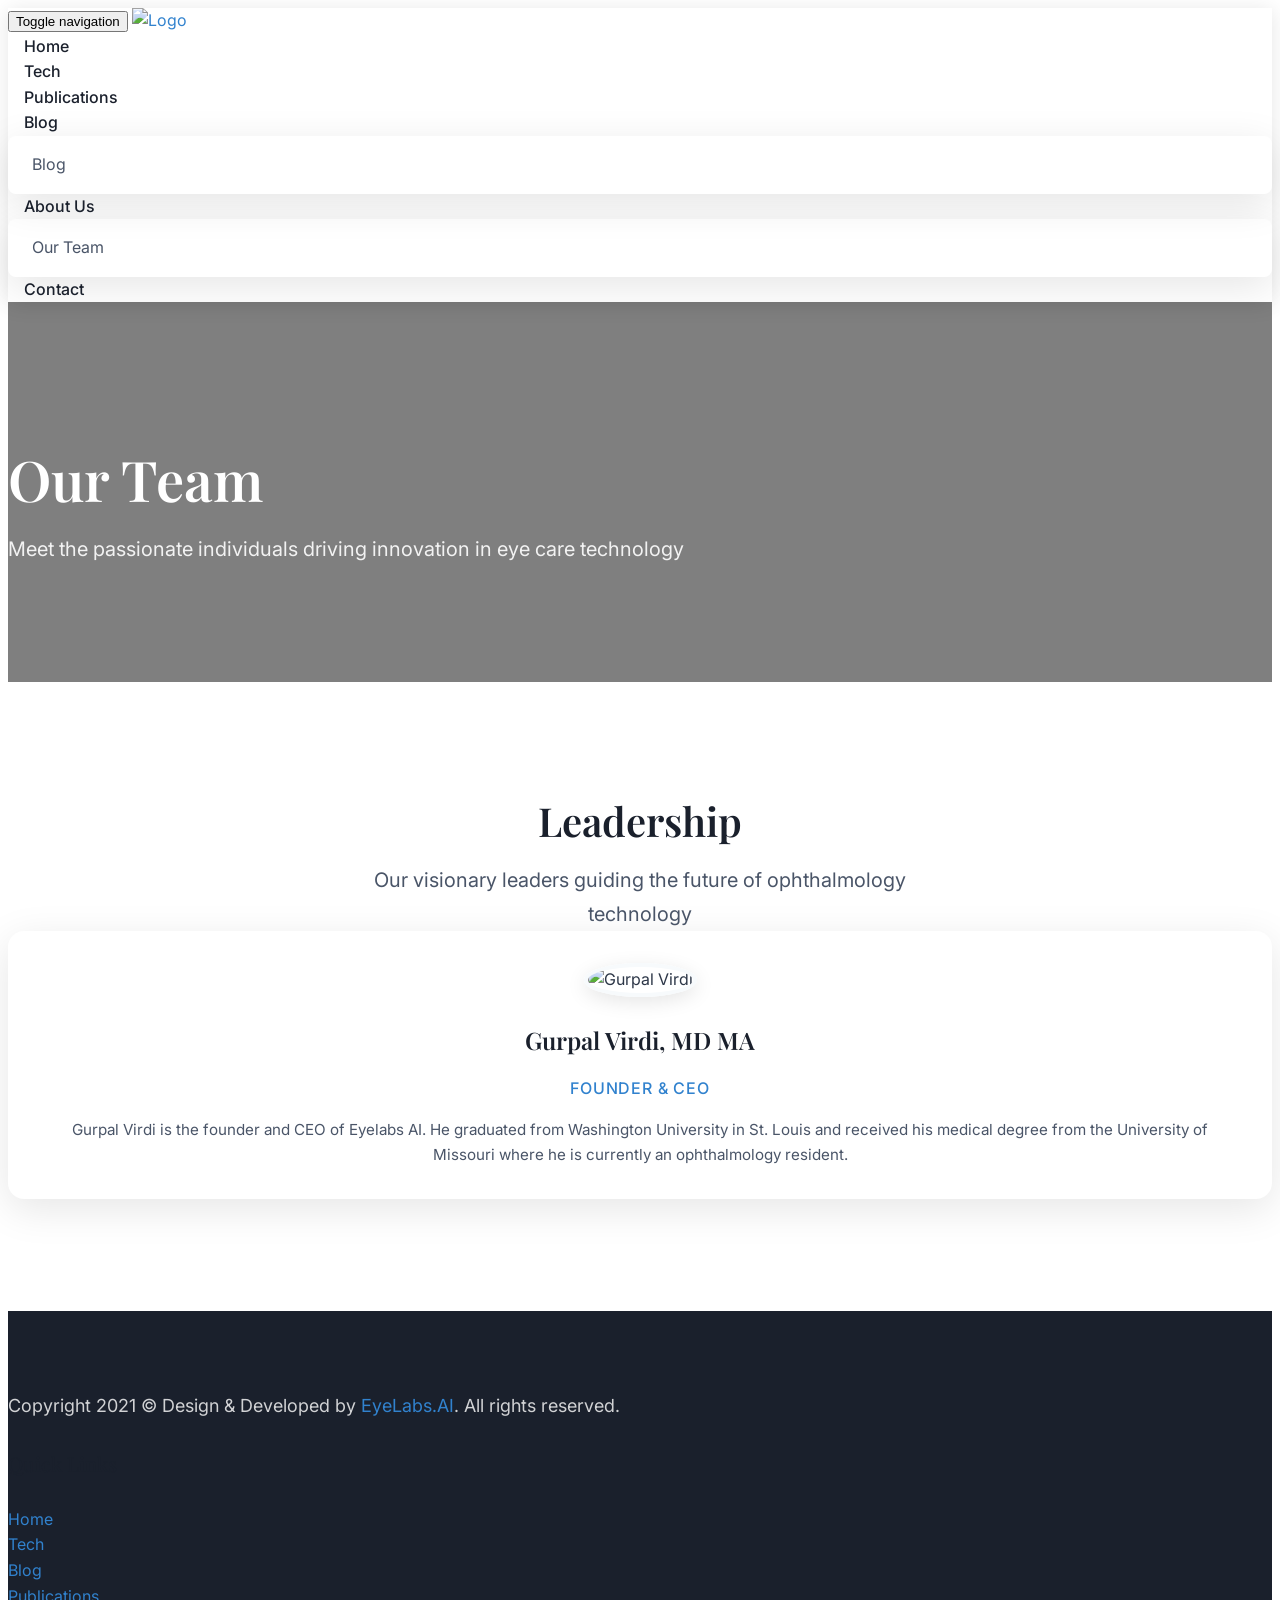
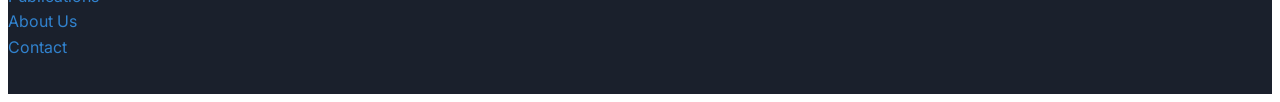
==== about.html @ ab3704bf "Remove Aaron Webel, Euna Koo, Mohannad Al-Samarraie, and Diana Lee from advisory board" ====
<!DOCTYPE html>
<!--[if lt IE 7]>      <html class="no-js lt-ie9 lt-ie8 lt-ie7"> <![endif]-->
<!--[if IE 7]>         <html class="no-js lt-ie9 lt-ie8"> <![endif]-->
<!--[if IE 8]>         <html class="no-js lt-ie9"> <![endif]-->
<!--[if gt IE 8]><!--> 
<html class="no-js"> <!--<![endif]-->
<head>
  <meta http-equiv="Content-Type" content="text/html; charset=UTF-8">
  <meta name="description" content="EyeLabs AI - Revolutionizing Eye Care Through Technology">
  
  <meta name="author" content="EyeLabs AI">

  <title>Our Team | EyeLabs AI</title>

  <!-- Mobile Specific Meta-->
  <meta name="viewport" content="width=device-width, initial-scale=1">
  <!-- Favicon -->
  <link rel="shortcut icon" type="image/x-icon" href="img/favicon.png" />
  <!-- bootstrap.min css -->
  <link rel="stylesheet" href="plugins/bootstrap/bootstrap.min.css">
  <!-- Ionic Icon Css -->
  <link rel="stylesheet" href="plugins/Ionicons/css/ionicons.min.css">
  <!-- animate.css -->
  <link rel="stylesheet" href="plugins/animate-css/animate.css">
  <!-- Magnify Popup -->
  <link rel="stylesheet" href="plugins/magnific-popup/magnific-popup.css">
  <!-- Owl Carousel CSS -->
  <link rel="stylesheet" href="plugins/slick/slick.css">
  
  <!-- Main Stylesheet -->
  <link rel="stylesheet" href="css/style.css">

</head>

<body id="body">

<!-- Header Start -->
<header class="navigation">
	<div class="container">
		<div class="row">
			<div class="col-md-12">
				<!-- header Nav Start -->
				<nav class="navbar">
					<div class="container-fluid">
						<!-- Brand and toggle get grouped for better mobile display -->
						<div class="navbar-header">
							<button type="button" class="navbar-toggle collapsed" data-toggle="collapse" data-target="#bs-example-navbar-collapse-1">
							<span class="sr-only">Toggle navigation</span>
							<span class="icon-bar"></span>
							<span class="icon-bar"></span>
							<span class="icon-bar"></span>
							</button>
							<a class="navbar-brand" href="index.html">
								<img src="images/eyelabs logo 5.28.svg" alt="Logo">
							</a>
						</div>
							<!-- Collect the nav links, forms, and other content for toggling -->
							<div class="collapse navbar-collapse" id="bs-example-navbar-collapse-1">
								<ul class="nav navbar-nav navbar-right">
									<li><a href="index.html">Home</a></li>
									
									<li><a href="projects.html">Tech</a></li>
									<li><a href="publications.html">Publications</a></li>
									<li class="dropdown">
										<a href="#" class="dropdown-toggle" data-toggle="dropdown" role="button" aria-haspopup="true" aria-expanded="false">Blog <span class="ion-ios-arrow-down"></span></a>
										<ul class="dropdown-menu">
											<li><a href="Blog.html">Blog</a></li>

										</ul>
									</li>
									<li class="dropdown">
										<a href="#" class="dropdown-toggle" data-toggle="dropdown" role="button" aria-haspopup="true" aria-expanded="false">About Us <span class="ion-ios-arrow-down"></span></a>
										<ul class="dropdown-menu">
											<li><a href="about.html">Our Team</a></li>
										</ul>
									</li>
									<li><a href="contact.html">Contact</a></li>
								</ul>
								</div><!-- /.navbar-collapse -->
								</div><!-- /.container-fluid -->
							</nav>
						</div>
					</div>
				</div>
				</header><!-- header close -->

<section class="page-title bg-2">
  <div class="container">
    <div class="row">
      <div class="col-md-12">
        <div class="block">
          <h1>Our Team</h1>
          <p>Meet the passionate individuals driving innovation in eye care technology</p>
        </div>
      </div>
    </div>
  </div>
</section>

<section class="about section">
	<div class="container">
		<div class="row">
			<div class="col-md-12">
				<div class="section-title text-center">
					<h2>Leadership</h2>
					<p>Our visionary leaders guiding the future of ophthalmology technology</p>
				</div>
			</div>
		</div>
		
		<div class="row">
			<div class="col-md-4 col-sm-6">
				<div class="team-member text-center">
					<div class="member-photo">
						<img class="img-responsive" src="images/company/GV.jpg" alt="Gurpal Virdi">
					</div>
					<div class="member-info">
						<h3>Gurpal Virdi, MD MA</h3>
						<p class="member-title">Founder & CEO</p>
						<p class="member-bio">Gurpal Virdi is the founder and CEO of Eyelabs AI. He graduated from Washington University in St. Louis and received his medical degree from the University of Missouri where he is currently an ophthalmology resident.</p>
					</div>
				</div>
			</div>
		</div>

		<!-- Scientific Advisory Board Section - COMMENTED OUT -->
		<!--
		<div class="row">
			<div class="col-md-12">
				<div class="section-title text-center">
					<h2>Scientific Advisory Board</h2>
					<p>Expert guidance from leading ophthalmologists and researchers</p>
				</div>
			</div>
		</div>
		
		<div class="row">
			<div class="col-md-4 col-sm-6">
				<div class="team-member text-center">
					<div class="member-photo">
						<img class="img-responsive" src="images/company/DH.jpeg" alt="David Hunter">
					</div>
					<div class="member-info">
						<h3>David Hunter, MD, PhD</h3>
						<p class="member-title">Scientific Advisor</p>
						<p class="member-bio">Dr. David Hunter is the Ophthalmologist-in-Chief and Richard M. Robb Chair of Ophthalmology at Boston Children's Hospital, President of the Children's Hospital Ophthalmology Foundation, Professor and Vice Chair of Ophthalmology at Harvard Medical School, and Chairman of the Board of Rebion, Inc.</p>
					</div>
				</div>
			</div>
			
			<div class="col-md-4 col-sm-6">
				<div class="team-member text-center">
					<div class="member-photo">
						<img class="img-responsive" src="images/company/TL.jpeg" alt="Ted Leng">
					</div>
					<div class="member-info">
						<h3>Ted Leng, MD</h3>
						<p class="member-title">Scientific Advisor</p>
						<p class="member-bio">Dr. Ted Leng is a vitreoretinal specialist at The Byers Eye Institute at Stanford University. He is considered to be one of the top 150 worldwide leading innovators in the field of medical and surgical retina and serves the Department of Ophthalmology as both the Director of Clinical and Translational Research and the Director of Ophthalmic Diagnostics.</p>
					</div>
				</div>
			</div>
			
			<div class="col-md-4 col-sm-6">
				<div class="team-member text-center">
					<div class="member-photo">
						<img class="img-responsive" src="images/company/GA.jpeg" alt="Grayson Armstrong">
					</div>
					<div class="member-info">
						<h3>Grayson Armstrong, MD</h3>
						<p class="member-title">Scientific Advisor</p>
						<p class="member-bio">Dr. Grayson Armstrong is the Director of Ophthalmology Emergency Service at Massachusetts Eye and Ear. He has served as an advisor for various health technology startups. In his role as founder of Ocular Technologies, he has been working with collaborators in Boston and across the United States in the design of novel telemedicine and artificial intelligence technologies in the field of ophthalmology.</p>
					</div>
				</div>
			</div>
			
			<div class="col-md-4 col-sm-6">
				<div class="team-member text-center">
					<div class="member-photo">
						<img class="img-responsive" src="images/company/AH.jpeg" alt="Arjan Hura">
					</div>
					<div class="member-info">
						<h3>Arjan Hura, MD</h3>
						<p class="member-title">Scientific Advisor</p>
						<p class="member-bio">Dr. Arjan Hura is a fellowship-trained refractive, cataract, and anterior segment surgeon at the Maloney-Shamie Vision Institute in Los Angeles, CA. His interests include working with the latest cutting-edge technology to constantly try to improve patient outcomes and advance ophthalmology as a profession.</p>
					</div>
				</div>
			</div>
			
			<div class="col-md-4 col-sm-6">
				<div class="team-member text-center">
					<div class="member-photo">
						<img class="img-responsive" src="images/company/TN.jpeg" alt="Taj Nasser">
					</div>
					<div class="member-info">
						<h3>Taj Nasser, MD</h3>
						<p class="member-title">Scientific Advisor</p>
						<p class="member-bio">Dr. Taj Nasser is a fellowship-trained refractive surgeon at Parkhurst NuVision in San Antonio, TX. He specializes in LASIK, ocular disease treatment, glaucoma and keratoconus.</p>
					</div>
				</div>
			</div>
			
			<div class="col-md-4 col-sm-6">
				<div class="team-member text-center">
					<div class="member-photo">
						<img class="img-responsive" src="images/company/JA.jpeg" alt="Jella An">
					</div>
					<div class="member-info">
						<h3>Jella An, MD, MBA</h3>
						<p class="member-title">Scientific Advisor</p>
						<p class="member-bio">Dr. Jella An is a board-certified ophthalmologist and a fellowship-trained glaucoma specialist at The Johns Hopkins Wilmer Eye Institute. She primarily sees adult patients diagnosed with cataracts or glaucoma and is a leading micro-invasive glaucoma (MIGS) surgeon.</p>
					</div>
				</div>
			</div>
			
			<div class="col-md-4 col-sm-6">
				<div class="team-member text-center">
					<div class="member-photo">
						<img class="img-responsive" src="images/company/JL.jpeg" alt="James Landreneau">
					</div>
					<div class="member-info">
						<h3>James Landreneau, MD</h3>
						<p class="member-title">Scientific Advisor</p>
						<p class="member-bio">Dr. James Landreneau is a fellowship trained cornea specialist from the Storm Eye Institute. He is currently a professor of ophthalmology at the Mason Eye Institute at the University of Missouri.</p>
					</div>
				</div>
			</div>
			
			<div class="col-md-4 col-sm-6">
				<div class="team-member text-center">
					<div class="member-photo">
						<img class="img-responsive" src="images/company/MH.jpg" alt="Matthew Hirabayashi">
					</div>
					<div class="member-info">
						<h3>Matthew Hirabayashi, MD</h3>
						<p class="member-title">Scientific Advisor</p>
						<p class="member-bio">Dr. Matthew Hirabayashi is an ophthalmology resident at University of Missouri - Columbia.</p>
					</div>
				</div>
			</div>
			
			<div class="col-md-4 col-sm-6">
				<div class="team-member text-center">
					<div class="member-photo">
						<img class="img-responsive" src="images/company/DG.jpeg" alt="David Guyton">
					</div>
					<div class="member-info">
						<h3>David Guyton, MD</h3>
						<p class="member-title">Scientific Advisor</p>
						<p class="member-bio">Dr. David Guyton is the Zanvyl Krieger Professor of Pediatric Ophthalmology at The Johns Hopkins Wilmer Eye Institute. He is internationally known for his contributions, inventions and teaching in the fields of ophthalmic optics, clinical refraction, potential acuity testing and ocular motility.</p>
					</div>
				</div>
			</div>
		</div>
		-->

	</div>
</section>

<!-- footer Start -->
<footer class="footer">
	<div class="container">
		<div class="row">
			<div class="col-md-12">
				<div class="footer-manu">
				</div>
				<p class="copyright">Copyright 2021 &copy; Design & Developed by <a href="https://eyelabs.ai/">EyeLabs.AI</a>. All rights reserved.
          <br><h4>Quick Links</h4>
          <a href="https://eyelabs.ai/index.html">Home</a> 
          <br><a href="https://eyelabs.ai/projects.html">Tech</a> 
          <br> <a href="https://eyelabs.ai/Blog.html">Blog</a>
          <br> <a href="https://eyelabs.ai/publications.html">Publications</a>
          <br> <a href="https://eyelabs.ai/about.html">About Us</a>
          <br> <a href="https://eyelabs.ai/contact.html">Contact</a>

				</p>
			</div>
		</div>
	</div>
</footer>

    <!-- 
    Essential Scripts
    =====================================-->


    <!-- Main jQuery -->
    <script src="plugins/jQuery/jquery.min.js"></script>
    <!-- Bootstrap 3.1 -->
    <script src="plugins/bootstrap/bootstrap.min.js"></script>
    <!-- slick Carousel -->
    <script src="plugins/slick/slick.min.js"></script>
    <script src="plugins/magnific-popup/jquery.magnific-popup.min.js"></script>
    <!-- filter -->
    <script src="plugins/shuffle/shuffle.min.js"></script>
    <script src="plugins/SyoTimer/jquery.syotimer.min.js"></script>

    <!-- Form Validator -->
    <script src="http://cdnjs.cloudflare.com/ajax/libs/jquery.form/3.32/jquery.form.js"></script>
    <script src="http://cdnjs.cloudflare.com/ajax/libs/jquery-validate/1.11.1/jquery.validate.min.js"></script>

    <!-- Google Map -->
    <script src="https://maps.googleapis.com/maps/api/js?key=AIzaSyCcABaamniA6OL5YvYSpB3pFMNrXwXnLwU&libraries=places"></script>
    <script src="plugins/google-map/map.js"></script>

    <script src="js/script.js"></script>

    </body>

    </html>
---- css/style.css ----
/*=== MEDIA QUERY ===*/
@import url('https://fonts.googleapis.com/css2?family=Inter:wght@300;400;500;600;700&display=swap');
@import url('https://fonts.googleapis.com/css2?family=Playfair+Display:wght@400;500;600;700&display=swap');

body {
  line-height: 1.6;
  font-family: "Inter", sans-serif;
  -webkit-font-smoothing: antialiased;
  color: #2d3748;
  background-color: #ffffff;
}

h1, h2, h3, h4, h5, h6 {
  font-family: "Playfair Display", serif;
  font-weight: 500;
  color: #1a202c;
}

h1 {
  font-size: 3.5rem;
  font-weight: 600;
  line-height: 1.2;
}

h2 {
  font-size: 2.5rem;
  font-weight: 500;
  line-height: 1.3;
}

h3 {
  font-size: 1.75rem;
  font-weight: 500;
}

h4 {
  font-size: 1.25rem;
  font-weight: 500;
}

p {
  color: #4a5568;
  font-size: 1.125rem;
  font-family: "Inter", sans-serif;
  line-height: 1.7;
}

ol, ul {
  margin: 0;
  padding: 0;
  list-style: none;
}

iframe {
  border: 0;
}

a, a:focus, a:hover {
  text-decoration: none;
  outline: 0;
  color: #3182ce;
  transition: all 0.3s ease;
}

a:hover {
  color: #2c5282;
}

blockquote {
  font-size: 1.25rem;
  border-left: 4px solid #3182ce;
  padding: 1rem 2rem;
  text-align: left;
  color: #4a5568;
  font-style: italic;
  margin: 2rem 0;
}

.navbar-toggle .icon-bar {
  background: #3182ce;
}

input[type="email"], input[type="password"], input[type="text"], input[type="tel"] {
  box-shadow: none;
  height: 3rem;
  outline: none;
  font-size: 1rem;
  border: 2px solid #e2e8f0;
  border-radius: 0.5rem;
  padding: 0.75rem 1rem;
  transition: all 0.3s ease;
}

input[type="email"]:focus, input[type="password"]:focus, input[type="text"]:focus, input[type="tel"]:focus {
  box-shadow: 0 0 0 3px rgba(49, 130, 206, 0.1);
  border-color: #3182ce;
}

.form-control {
  box-shadow: none;
  border-radius: 0.5rem;
  border: 2px solid #e2e8f0;
  padding: 0.75rem 1rem;
  font-size: 1rem;
  transition: all 0.3s ease;
}

.form-control:focus {
  box-shadow: 0 0 0 3px rgba(49, 130, 206, 0.1);
  border-color: #3182ce;
}

.slick-slide {
  outline: 0;
}

.btn-main, .btn-transparent, .btn-small {
  background: #3182ce;
  color: #fff;
  display: inline-block;
  font-size: 1rem;
  font-weight: 500;
  letter-spacing: 0.025em;
  padding: 0.875rem 2rem;
  border-radius: 0.5rem;
  border: 2px solid #3182ce;
  transition: all 0.3s ease;
  text-transform: none;
}

.btn-main:hover, .btn-transparent:hover, .btn-small:hover {
  background: #2c5282;
  border-color: #2c5282;
  color: #fff;
  transform: translateY(-2px);
  box-shadow: 0 10px 25px rgba(49, 130, 206, 0.2);
}

.btn-solid-border {
  background: transparent;
  color: #3182ce;
  border: 2px solid #3182ce;
}

.btn-solid-border:hover {
  background: #3182ce;
  color: #fff;
}

.btn-transparent {
  background: transparent;
  color: #3182ce;
  border: 2px solid #3182ce;
}

.btn-transparent:hover {
  background: #3182ce;
  color: #fff;
}

.btn-large {
  padding: 1rem 2.5rem;
  font-size: 1.125rem;
}

.btn-small {
  padding: 0.625rem 1.5rem;
  font-size: 0.875rem;
}

.btn-round {
  border-radius: 2rem;
}

.btn-round-full {
  border-radius: 3rem;
}

.btn.active:focus, .btn:active:focus, .btn:focus {
  outline: none;
}

.mt-10 {
  margin-top: 0.625rem;
}

.mt-20 {
  margin-top: 1.25rem;
}

.mt-30 {
  margin-top: 1.875rem;
}

.mt-40 {
  margin-top: 2.5rem;
}

.mt-50 {
  margin-top: 3.125rem;
}

.btn:focus {
  outline: none;
}

.w-100 {
  width: 100%;
}

.margin-0 {
  margin: 0;
}

#preloader {
  position: fixed;
  top: 0;
  left: 0;
  right: 0;
  bottom: 0;
  background-color: #fff;
  z-index: 999999;
}

.bg-shadow {
  background: rgba(0, 0, 0, 0.5);
}

.bg-gray {
  background: #f7fafc;
}

.bg-primary {
  background: #3182ce;
}

.bg-primary-dark {
  background: #2c5282;
}

.bg-primary-darker {
  background: #1a365d;
}

.bg-dark {
  background: #1a202c;
}

.section {
  padding: 5rem 0;
}

.section-sm {
  padding: 3rem 0;
}

.title {
  margin-bottom: 3rem;
}

.title h2 {
  font-size: 2.5rem;
  font-weight: 600;
  margin-bottom: 1rem;
  color: #1a202c;
}

.section-title {
  margin-bottom: 4rem;
}

.section-title h2 {
  font-size: 2.5rem;
  font-weight: 600;
  margin-bottom: 1rem;
  color: #1a202c;
}

.section-title p {
  font-size: 1.25rem;
  color: #4a5568;
  max-width: 600px;
  margin: 0 auto;
}

.section-subtitle {
  font-size: 1.125rem;
  font-weight: 500;
  color: #3182ce;
  text-transform: uppercase;
  letter-spacing: 0.1em;
  margin-bottom: 1rem;
}

.page-title {
  padding: 6rem 0;
  background: linear-gradient(135deg, #667eea 0%, #764ba2 100%);
  position: relative;
}

.page-title:before {
  content: "";
  position: absolute;
  top: 0;
  left: 0;
  right: 0;
  bottom: 0;
  background: rgba(0, 0, 0, 0.3);
}

.page-title .block {
  position: relative;
  z-index: 1;
}

.page-title .block h1 {
  color: #fff;
  font-size: 3.5rem;
  font-weight: 600;
  margin-bottom: 1rem;
}

.page-title .block p {
  color: rgba(255, 255, 255, 0.9);
  font-size: 1.25rem;
}

.heading {
  margin-bottom: 3rem;
}

.heading h2 {
  font-size: 2.5rem;
  font-weight: 600;
  margin-bottom: 1rem;
  color: #1a202c;
}

.heading p {
  font-size: 1.25rem;
  color: #4a5568;
}

.page-wrapper {
  padding: 2rem 0;
}

.social-media-icons ul li {
  display: inline-block;
}

.social-media-icons ul li a {
  width: 3rem;
  height: 3rem;
  display: inline-block;
  line-height: 3rem;
  text-align: center;
  background: #3182ce;
  color: #fff;
  border-radius: 50%;
  margin: 0 0.5rem;
  transition: all 0.3s ease;
}

.social-media-icons ul li a:hover {
  background: #2c5282;
  transform: translateY(-3px);
}

.dropdown-slide {
  position: static;
}

.dropdown-slide .open > a, .dropdown-slide .open > a:focus, .dropdown-slide .open > a:hover {
  background: transparent;
}

.dropdown-slide.full-width .dropdown-menu {
  left: 0 !important;
  right: 0 !important;
  width: 100%;
}

.dropdown-slide:hover .dropdown-menu {
  border-top: solid 3px #3182ce;
  margin-top: 0;
}

.dropdown-slide .dropdown-menu {
  border: none;
  border-radius: 0.5rem;
  box-shadow: 0 10px 40px rgba(0, 0, 0, 0.1);
  margin-top: 0;
  padding: 1rem 0;
  min-width: 200px;
}

.dropdown-slide .dropdown-menu a {
  padding: 0.75rem 1.5rem;
  color: #4a5568;
  transition: all 0.3s ease;
}

.dropdown-slide .dropdown-menu a:hover {
  background: #f7fafc;
  color: #3182ce;
}

@media (max-width: 480px) {
  .dropdown-slide .dropdown-menu {
    left: 0 !important;
    right: 0 !important;
    width: 100%;
  }
}

.commonSelect {
  position: relative;
  display: inline-block;
}

.commonSelect:before {
  content: "\f107";
  font-family: "FontAwesome";
  position: absolute;
  right: 1rem;
  top: 50%;
  transform: translateY(-50%);
  z-index: 1;
  pointer-events: none;
}

.commonSelect select {
  appearance: none;
  -webkit-appearance: none;
  -moz-appearance: none;
  padding: 0.75rem 2.5rem 0.75rem 1rem;
  border: 2px solid #e2e8f0;
  border-radius: 0.5rem;
  background: #fff;
  font-size: 1rem;
  color: #4a5568;
}

.commonSelect select:focus {
  outline: none;
  border-color: #3182ce;
}

.tabCommon .nav-tabs {
  border: none;
  margin-bottom: 2rem;
}

.tabCommon .nav-tabs li {
  margin-right: 0.5rem;
}

.tabCommon .nav-tabs li.active a {
  background: #3182ce;
  color: #fff;
  border: none;
  border-radius: 0.5rem;
}

.tabCommon .nav-tabs a {
  border: 2px solid #e2e8f0;
  border-radius: 0.5rem;
  color: #4a5568;
  padding: 0.75rem 1.5rem;
  transition: all 0.3s ease;
}

.tabCommon .nav-tabs a:hover {
  background: #f7fafc;
  border-color: #3182ce;
  color: #3182ce;
}

.tabCommon .tab-content {
  padding: 2rem 0;
}

.commonAccordion .panel, .commonAccordion-2 .panel {
  border: none;
  border-radius: 0.5rem;
  margin-bottom: 1rem;
  box-shadow: 0 2px 10px rgba(0, 0, 0, 0.1);
}

.commonAccordion .panel .panel-heading, .commonAccordion-2 .panel .panel-heading {
  background: #f7fafc;
  border: none;
  border-radius: 0.5rem;
}

.commonAccordion .panel .panel-title, .commonAccordion-2 .panel .panel-title {
  font-size: 1.125rem;
}

.commonAccordion .panel .panel-title a, .commonAccordion-2 .panel .panel-title a {
  color: #1a202c;
  text-decoration: none;
  display: block;
  padding: 1rem 1.5rem;
  transition: all 0.3s ease;
}

.commonAccordion .panel .panel-title a:before, .commonAccordion-2 .panel .panel-title a:before {
  content: "\f107";
  font-family: "FontAwesome";
  position: absolute;
  right: 1.5rem;
  top: 50%;
  transform: translateY(-50%);
  transition: all 0.3s ease;
}

.commonAccordion .panel .panel-title a.collapsed:before, .commonAccordion-2 .panel .panel-title a.collapsed:before {
  transform: translateY(-50%) rotate(0deg);
}

.list-circle {
  list-style: none;
}

.list-circle li {
  position: relative;
  padding-left: 2rem;
  margin-bottom: 1rem;
}

.list-circle li:before {
  content: "";
  position: absolute;
  left: 0;
  top: 0.5rem;
  width: 0.5rem;
  height: 0.5rem;
  background: #3182ce;
  border-radius: 50%;
}

.play-icon {
  width: 4rem;
  height: 4rem;
  background: #3182ce;
  color: #fff;
  display: inline-block;
  text-align: center;
  line-height: 4rem;
  border-radius: 50%;
  transition: all 0.3s ease;
}

.play-icon:hover {
  background: #2c5282;
  transform: scale(1.1);
}

.play-icon i {
  font-size: 1.5rem;
}

.alert-common {
  padding: 1rem 1.5rem;
  border-radius: 0.5rem;
  border: none;
  margin-bottom: 1rem;
}

.alert-common i {
  margin-right: 0.5rem;
  font-size: 1.125rem;
}

.alert-solid {
  background: #3182ce;
  color: #fff;
}

@media (max-width: 480px) {
  .buttonPart li {
    display: block;
    margin-bottom: 0.5rem;
  }
}

@media (max-width: 768px) {
  .buttonPart li {
    display: block;
    margin-bottom: 0.5rem;
  }
}

.overly, .page-title, .slider {
  position: relative;
}

.overly:before, .page-title:before, .slider:before {
  content: "";
  position: absolute;
  left: 0;
  top: 0;
  right: 0;
  bottom: 0;
  background: rgba(0, 0, 0, 0.5);
}

.owl-dots .owl-dot.active span, .owl-theme .owl-dots .owl-dot:hover span {
  background: #3182ce;
}

#success, #error {
  display: none;
}

#wrapper-work {
  position: relative;
  overflow: hidden;
}

#wrapper-work ul li {
  position: relative;
  overflow: hidden;
  border-radius: 0.5rem;
  margin-bottom: 2rem;
}

#wrapper-work ul li img {
  transition: all 0.3s ease;
}

#wrapper-work ul li .items-text {
  position: absolute;
  left: 0;
  right: 0;
  bottom: 0;
  background: linear-gradient(transparent, rgba(0, 0, 0, 0.8));
  color: #fff;
  padding: 2rem;
  transform: translateY(100%);
  transition: all 0.3s ease;
}

#wrapper-work ul li:hover .items-text {
  transform: translateY(0);
}

#wrapper-work ul li .items-text h2 {
  font-size: 1.5rem;
  margin-bottom: 0.5rem;
  color: #fff;
}

#wrapper-work ul li .items-text h2:before {
  content: "";
  position: absolute;
  left: 0;
  bottom: 0;
  width: 3rem;
  height: 3px;
  background: #3182ce;
}

#wrapper-work ul li .items-text p {
  color: rgba(255, 255, 255, 0.9);
  margin-bottom: 0;
}

#features-work {
  position: relative;
  overflow: hidden;
}

#features-work .block ul li {
  position: relative;
  padding-left: 3rem;
  margin-bottom: 2rem;
  font-size: 1.125rem;
  color: #4a5568;
}

#features-work .block ul li:before {
  content: "\f00c";
  font-family: "FontAwesome";
  position: absolute;
  left: 0;
  top: 0;
  color: #3182ce;
  font-size: 1.25rem;
}

header {
  background: #fff;
  border: none;
  box-shadow: 0 2px 20px rgba(0, 0, 0, 0.1);
}

header .navbar {
  margin-bottom: 0;
  border: none;
}

header .navbar-brand {
  padding: 1rem 0;
}

header .navbar-brand img {
  max-height: 3rem;
}

header .navbar-default {
  background: #fff;
  border: none;
  border-radius: 0;
}

header .navbar-default .navbar-nav {
  margin: 0;
}

header .navbar-default .navbar-nav li a {
  color: #1a202c;
  font-weight: 500;
  padding: 2rem 1rem;
  transition: all 0.3s ease;
}

header .navbar-default .navbar-nav li a:hover {
  color: #3182ce;
  background: transparent;
}

.navigation {
  background: #fff;
  border: none;
  box-shadow: 0 2px 20px rgba(0, 0, 0, 0.1);
  padding: 0;
}

.navigation .navbar {
  margin-bottom: 0;
  border: none;
  padding: 0;
}

.navigation .navbar-brand {
  padding: 1rem 0;
}

.navigation .navbar-brand img {
  max-height: 3rem;
}

.navigation .navbar {
  background: #fff;
  border: none;
  border-radius: 0;
}

.navigation .navbar .navbar-nav {
  margin: 0;
}

.navigation .navbar .navbar-nav > li > a {
  color: #1a202c;
  font-weight: 500;
  padding: 2rem 1rem;
  transition: all 0.3s ease;
  position: relative;
}

.navigation .navbar .navbar-nav > li > a:hover, .navigation .navbar .navbar-nav > li > a:focus {
  color: #3182ce;
  background: transparent;
}

.navigation .navbar .navbar-nav > li > a:after {
  content: "";
  position: absolute;
  bottom: 0;
  left: 50%;
  width: 0;
  height: 3px;
  background: #3182ce;
  transition: all 0.3s ease;
  transform: translateX(-50%);
}

.navigation .navbar .navbar-nav > li > a:hover:after {
  width: 100%;
}

.navigation .navbar .dropdown-menu {
  border: none;
  border-radius: 0.5rem;
  box-shadow: 0 10px 40px rgba(0, 0, 0, 0.1);
  margin-top: 0;
  padding: 1rem 0;
  min-width: 200px;
}

.navigation .navbar .dropdown-menu a {
  padding: 0.75rem 1.5rem;
  color: #4a5568;
  transition: all 0.3s ease;
}

.navigation .navbar .dropdown-menu a:hover {
  background: #f7fafc;
  color: #3182ce;
}

.nav .open > a {
  background: transparent;
}

.slider {
  background: linear-gradient(135deg, #667eea 0%, #764ba2 100%);
  padding: 8rem 0;
  position: relative;
}

.slider:before {
  content: "";
  position: absolute;
  left: 0;
  top: 0;
  right: 0;
  bottom: 0;
  background: rgba(0, 0, 0, 0.3);
}

.slider .block {
  text-align: center;
  position: relative;
  z-index: 1;
}

.slider .block h1 {
  color: #fff;
  font-size: 4rem;
  font-weight: 600;
  margin-bottom: 1.5rem;
  line-height: 1.2;
}

.slider .block h2 {
  color: rgba(255, 255, 255, 0.9);
  font-size: 1.5rem;
  font-weight: 400;
  margin-bottom: 2rem;
  line-height: 1.6;
}

.call-to-action {
  background: #f7fafc;
  padding: 4rem 0;
}

.call-to-action h2 {
  font-size: 2.5rem;
  margin-bottom: 1rem;
}

.call-to-action p {
  font-size: 1.25rem;
  margin-bottom: 2rem;
}

.call-to-action .btn-main, .call-to-action .btn-transparent, .call-to-action .btn-small {
  font-size: 1.125rem;
  padding: 1rem 2.5rem;
}

.service {
  padding: 5rem 0;
  background: #fff;
}

.service .service-item {
  text-align: center;
  padding: 3rem 2rem;
  border-radius: 1rem;
  background: #fff;
  box-shadow: 0 10px 40px rgba(0, 0, 0, 0.1);
  transition: all 0.3s ease;
  margin-bottom: 2rem;
}

.service .service-item:hover {
  transform: translateY(-10px);
  box-shadow: 0 20px 60px rgba(0, 0, 0, 0.15);
}

.service .service-item i {
  font-size: 3rem;
  color: #3182ce;
  margin-bottom: 1.5rem;
}

.service .service-item h4 {
  font-size: 1.5rem;
  font-weight: 600;
  margin-bottom: 1rem;
  color: #1a202c;
}

.service .service-item p {
  color: #4a5568;
  margin-bottom: 0;
}

.dark-service .title {
  color: #fff;
}

.dark-service .service-item {
  background: rgba(255, 255, 255, 0.1);
  border: 1px solid rgba(255, 255, 255, 0.2);
}

.dark-service .service-item i {
  color: #fff;
}

.dark-service .service-item h4 {
  color: #fff;
  font-size: 1.5rem;
  font-weight: 600;
  margin-bottom: 1rem;
}

.dark-service .service-item p {
  color: rgba(255, 255, 255, 0.8);
}

.service-about p {
  font-size: 1.125rem;
  line-height: 1.8;
}

.service-arrow .block {
  text-align: center;
}

.service-arrow .block i {
  font-size: 3rem;
  color: #3182ce;
}

.service-arrow .block p {
  font-size: 1.125rem;
  margin-top: 1rem;
}

.service-list .block {
  position: relative;
  padding-left: 3rem;
  margin-bottom: 2rem;
}

.service-list .block i {
  position: absolute;
  left: 0;
  top: 0;
  font-size: 1.5rem;
  color: #3182ce;
}

.feature {
  background: linear-gradient(135deg, #667eea 0%, #764ba2 100%);
  padding: 6rem 0;
  position: relative;
}

.feature:before {
  content: "";
  position: absolute;
  left: 0;
  top: 0;
  right: 0;
  bottom: 0;
  background: rgba(0, 0, 0, 0.3);
}

.feature h2 {
  color: #fff;
  font-size: 2.5rem;
  margin-bottom: 1rem;
}

.feature p {
  color: rgba(255, 255, 255, 0.9);
  font-size: 1.25rem;
  margin-bottom: 2rem;
}

.feature .btn-view-works {
  background: #fff;
  color: #3182ce;
  border: 2px solid #fff;
  font-size: 1.125rem;
  padding: 1rem 2.5rem;
}

.feature .btn-view-works:hover {
  background: transparent;
  color: #fff;
}

.portfolio-work {
  padding: 5rem 0;
}

.portfolio-work .block .portfolio-menu {
  text-align: center;
  margin-bottom: 3rem;
}

.portfolio-work .block .portfolio-menu .btn-group {
  margin: 0 0.5rem;
}

.portfolio-work .block .portfolio-menu .btn-group label {
  background: transparent;
  color: #4a5568;
  border: 2px solid #e2e8f0;
  border-radius: 0.5rem;
  padding: 0.75rem 1.5rem;
  font-weight: 500;
  transition: all 0.3s ease;
  cursor: pointer;
}

.portfolio-work .block .portfolio-menu .btn-group label:hover,
.portfolio-work .block .portfolio-menu .btn-group input:checked + label {
  background: #3182ce;
  color: #fff;
  border-color: #3182ce;
}

.portfolio-item {
  position: relative;
  overflow: hidden;
  border-radius: 0.5rem;
  margin-bottom: 2rem;
}

.portfolio-item img {
  transition: all 0.3s ease;
}

.portfolio-item:hover .portfolio-hover {
  opacity: 1;
}

.portfolio-item:hover .portfolio-content {
  transform: translateY(0);
}

.portfolio-hover {
  position: absolute;
  left: 0;
  top: 0;
  right: 0;
  bottom: 0;
  background: rgba(49, 130, 206, 0.9);
  opacity: 0;
  transition: all 0.3s ease;
  display: flex;
  align-items: center;
  justify-content: center;
}

.portfolio-content {
  text-align: center;
  color: #fff;
  transform: translateY(20px);
  transition: all 0.3s ease;
}

.portfolio-content * {
  color: #fff;
}

.portfolio-content a {
  color: #fff;
  text-decoration: none;
}

.portfolio-content a i {
  font-size: 2rem;
}

.portfolio-content a.h3 {
  font-size: 1.5rem;
  margin-bottom: 0.5rem;
}

.portfolio-single-page .project-details h4 {
  font-size: 1.25rem;
  font-weight: 600;
  margin-bottom: 0.5rem;
  color: #1a202c;
}

.portfolio-single-page .project-details span {
  color: #4a5568;
  font-size: 1rem;
}

.portfolio-single-page .project-details strong {
  color: #3182ce;
  font-weight: 600;
}

.portfolio-single-page .project-details ul li {
  margin-bottom: 0.5rem;
  color: #4a5568;
}

.testimonial {
  background: #f7fafc;
  padding: 5rem 0;
}

.testimonial .block h2 {
  font-size: 2.5rem;
  font-weight: 600;
  margin-bottom: 1rem;
  text-align: center;
}

.testimonial .block p {
  font-size: 1.25rem;
  text-align: center;
  margin-bottom: 3rem;
}

.testimonial .counter-box li {
  text-align: center;
  margin-bottom: 2rem;
}

.testimonial .testimonial-carousel {
  margin-top: 3rem;
}

.testimonial .testimonial-carousel i {
  font-size: 3rem;
  color: #3182ce;
  margin-bottom: 1rem;
}

.testimonial .testimonial-carousel p {
  font-size: 1.125rem;
  font-style: italic;
  margin-bottom: 2rem;
}

.testimonial .testimonial-carousel .user img {
  width: 4rem;
  height: 4rem;
  border-radius: 50%;
  margin-bottom: 1rem;
}

.testimonial .testimonial-carousel .user p {
  font-size: 1rem;
  margin-bottom: 0.25rem;
}

.testimonial .testimonial-carousel .user p span {
  color: #3182ce;
  font-weight: 600;
}

.counter-box i {
  font-size: 3rem;
  color: #3182ce;
}

.counter-box h4 {
  font-size: 2.5rem;
  font-weight: 600;
  margin: 1rem 0;
}

.counter-box span {
  color: #4a5568;
  font-size: 1.125rem;
}

.contact-form {
  padding: 5rem 0;
}

.contact-form .block .form-group {
  margin-bottom: 2rem;
}

.contact-form .block .form-group .form-control {
  height: 3rem;
  border: 2px solid #e2e8f0;
  border-radius: 0.5rem;
  padding: 0.75rem 1rem;
  font-size: 1rem;
}

.contact-form .block .form-group-2 {
  margin-bottom: 2rem;
}

.contact-form .block .form-group-2 textarea {
  border: 2px solid #e2e8f0;
  border-radius: 0.5rem;
  padding: 1rem;
  font-size: 1rem;
  min-height: 8rem;
}

.contact-form .block button {
  background: #3182ce;
  color: #fff;
  border: none;
  padding: 1rem 2.5rem;
  border-radius: 0.5rem;
  font-size: 1.125rem;
  font-weight: 500;
  transition: all 0.3s ease;
}

.contact-form .block button:hover {
  background: #2c5282;
  transform: translateY(-2px);
}

.address-block li {
  margin-bottom: 1rem;
}

.address-block li i {
  color: #3182ce;
  margin-right: 1rem;
  font-size: 1.25rem;
  width: 1.5rem;
  text-align: center;
}

.social-icons {
  margin-top: 2rem;
}

.social-icons li {
  display: inline-block;
  margin-right: 1rem;
}

.social-icons a {
  color: #3182ce;
  font-size: 1.5rem;
  transition: all 0.3s ease;
}

.social-icons i {
  transition: all 0.3s ease;
}

.social-icons a:hover i {
  transform: translateY(-3px);
}

.google-map {
  height: 400px;
}

.google-map .map {
  height: 100%;
  width: 100%;
}

.contact-box {
  text-align: center;
  padding: 3rem 2rem;
  border-radius: 1rem;
  background: #fff;
  box-shadow: 0 10px 40px rgba(0, 0, 0, 0.1);
  margin-bottom: 2rem;
}

.contact-box .block img {
  width: 4rem;
  height: 4rem;
  margin-bottom: 1.5rem;
}

.contact-box .block h2 {
  font-size: 1.5rem;
  font-weight: 600;
  margin-bottom: 1rem;
  color: #1a202c;
}

.contact-box .block p {
  color: #4a5568;
  margin-bottom: 0;
}

.pricing-table .pricing-item {
  background: #fff;
  border-radius: 1rem;
  box-shadow: 0 10px 40px rgba(0, 0, 0, 0.1);
  padding: 3rem 2rem;
  text-align: center;
  margin-bottom: 2rem;
  transition: all 0.3s ease;
}

.pricing-table .pricing-item:hover {
  transform: translateY(-10px);
  box-shadow: 0 20px 60px rgba(0, 0, 0, 0.15);
}

.pricing-table .pricing-item a.btn-main, .pricing-table .pricing-item a.btn-transparent, .pricing-table .pricing-item a.btn-small {
  margin-top: 2rem;
}

.pricing-table .pricing-item li {
  padding: 0.5rem 0;
  border-bottom: 1px solid #e2e8f0;
  color: #4a5568;
}

.pricing-table .pricing-item li i {
  color: #3182ce;
  margin-right: 0.5rem;
}

.price-title {
  margin-bottom: 2rem;
}

.price-title > h3 {
  font-size: 1.5rem;
  font-weight: 600;
  margin-bottom: 0.5rem;
  color: #1a202c;
}

.price-title > p {
  color: #4a5568;
  margin-bottom: 1rem;
}

.price-title .value {
  font-size: 3rem;
  font-weight: 700;
  color: #3182ce;
}

.product-item {
  margin-bottom: 30px;
}

.product-item .product-thumb {
  position: relative;
}

.product-item .product-thumb img {
  width: 100%;
  height: auto;
}

.product-item .product-thumb .bage {
  position: absolute;
  top: 12px;
  right: 12px;
  background: #000;
  color: #fff;
  font-size: 12px;
  padding: 4px 12px;
  font-weight: 300;
  display: inline-block;
}

.product-item .product-thumb:before {
  transition: .3s all;
  opacity: 0;
  background: rgba(0, 0, 0, 0.6);
  content: '';
  position: absolute;
  top: 0;
  right: 0;
  left: 0;
  bottom: 0;
}

.product-item .product-thumb .preview-meta {
  position: absolute;
  text-align: center;
  bottom: 0;
  left: 0;
  width: 100%;
  justify-content: center;
  opacity: 0;
  transition: 0.2s;
  -webkit-transform: translateY(10px);
          transform: translateY(10px);
}

.product-item .product-thumb .preview-meta li {
  display: inline-block;
}

.product-item .product-thumb .preview-meta li a, .product-item .product-thumb .preview-meta li span {
  background: #fff;
  padding: 10px 16px;
  cursor: pointer;
  display: inline-block;
  font-size: 18px;
}

.product-item .product-thumb .preview-meta li a:hover, .product-item .product-thumb .preview-meta li span:hover {
  background: #655E7A;
  color: #fff;
}

.product-item:hover .product-thumb:before {
  opacity: 1;
}

.product-item:hover .preview-meta {
  opacity: 1;
  -webkit-transform: translateY(-20px);
          transform: translateY(-20px);
}

.product-item .product-content {
  text-align: center;
}

.product-item .product-content h4 {
  font-size: 14px;
  font-weight: 400;
  margin-top: 15px;
  margin-bottom: 6px;
}

.product-item .product-content h4 a {
  color: #000;
}

.product-modal {
  background: rgba(255, 255, 255, 0.9);
  text-align: center;
  padding: 0 !important;
}

.product-modal:before {
  content: '';
  display: inline-block;
  height: 100%;
  vertical-align: middle;
  margin-right: -4px;
}

.product-modal.fade .modal-dialog {
  -webkit-transform: translate(0, 0);
          transform: translate(0, 0);
}

.product-modal .close {
  width: 50px;
  float: none;
  position: absolute;
  right: 20px;
  z-index: 9;
  top: 20px;
  font-size: 30px;
  outline: none;
}

.product-modal .modal-dialog {
  width: 900px;
  display: inline-block;
  text-align: left;
  vertical-align: middle;
}

@media (max-width: 480px) {
  .product-modal .modal-dialog {
    width: 100%;
  }
}

@media (max-width: 768px) {
  .product-modal .modal-dialog {
    width: 100%;
  }
}

.product-modal .modal-content {
  border-radius: 0;
  box-shadow: none;
  border: none;
}

.product-modal .modal-content .modal-body {
  padding: 30px;
}

.product-modal .modal-content .modal-body .modal-image img {
  width: 100%;
  height: auto;
}

.product-modal .modal-content .modal-body .product-short-details h2 {
  margin-top: 0;
  font-size: 22px;
  font-weight: 400;
}

.product-modal .modal-content .modal-body .product-short-details h2 a {
  color: #000;
}

@media (max-width: 480px) {
  .product-modal .modal-content .modal-body .product-short-details h2 {
    margin-top: 15px;
  }
}

@media (max-width: 768px) {
  .product-modal .modal-content .modal-body .product-short-details h2 {
    margin-top: 15px;
  }
}

.product-modal .modal-content .modal-body .product-short-details .product-price {
  font-size: 30px;
  margin: 20px 0;
}

@media (max-width: 480px) {
  .product-modal .modal-content .modal-body .product-short-details .product-price {
    margin: 10px 0;
  }
}

.product-modal .modal-content .modal-body .product-short-details .btn-main, .product-modal .modal-content .modal-body .product-short-details .btn-transparent, .product-modal .modal-content .modal-body .product-short-details .btn-small {
  margin-top: 20px;
}

.product-modal .modal-content .modal-body .product-short-details .btn-transparent {
  color: #444;
  border-bottom: 1px solid #dedede;
}

.product-shorting {
  margin-bottom: 30px;
}

.product-shorting span {
  margin-right: 15px;
}

.product-category ul {
  padding-left: 15px;
}

.product-category ul li {
  margin-bottom: 4px;
}

.product-category ul li a {
  color: #666;
}

.product-category ul li a:hover {
  color: #000;
}

.single-product {
  padding: 60px 0 40px;
}

.single-product .breadcrumb {
  background: transparent;
}

.single-product .breadcrumb li {
  color: #000;
  font-weight: 200;
}

.single-product .breadcrumb li a {
  color: #000;
  font-weight: 200;
}

.single-product .product-pagination li {
  display: inline-block;
  margin: 0 8px;
}

.single-product .product-pagination li + li:before {
  padding: 0 8px 0 0;
  color: #ccc;
  content: "/\00a0";
}

.single-product .product-pagination li a {
  color: #000;
  font-weight: 200;
}

.single-product .product-pagination li a i {
  vertical-align: middle;
}

.single-product-slider .carousel .carousel-inner .carousel-caption {
  text-shadow: none;
  text-align: left;
  top: 20%;
  bottom: auto;
}

.single-product-slider .carousel .carousel-inner .carousel-caption h1 {
  font-size: 50px;
  font-weight: 100;
  color: #000;
}

.single-product-slider .carousel .carousel-inner .carousel-caption p {
  width: 50%;
  font-weight: 200;
}

.single-product-slider .carousel .carousel-inner .carousel-caption .btn-main, .single-product-slider .carousel .carousel-inner .carousel-caption .btn-transparent, .single-product-slider .carousel .carousel-inner .carousel-caption .btn-small {
  margin-top: 20px;
}

.single-product-slider .carousel .carousel-control {
  bottom: auto;
  background: #fff;
  width: 6%;
  padding: 10px 0;
}

.single-product-slider .carousel .carousel-control i {
  font-size: 40px;
  text-shadow: none;
  color: #555;
}

.single-product-slider .carousel .carousel-indicators li img {
  height: auto;
  width: 60px;
}

.single-product-slider .carousel .carousel-control.right, .single-product-slider .carousel .carousel-control.left {
  background-image: none;
  top: 40%;
}

.single-product-slider .carousel-indicators {
  margin: 10px 0 0;
  overflow: auto;
  position: static;
  text-align: left;
  white-space: nowrap;
  width: 100%;
  overflow: hidden;
}

.single-product-slider .carousel-indicators li {
  background-color: transparent;
  border-radius: 0;
  display: inline-block;
  height: auto;
  margin: 0 !important;
  width: auto;
}

.single-product-slider .carousel-indicators li.active img {
  opacity: 1;
}

.single-product-slider .carousel-indicators li:hover img {
  opacity: 0.75;
}

.single-product-slider .carousel-indicators li img {
  display: block;
  opacity: 0.5;
}

.single-product-details .color-swatches {
  display: flex;
  align-items: center;
}

.single-product-details .color-swatches span {
  width: 100px;
  color: #000;
  font-size: 13px;
  font-weight: 600;
}

.single-product-details .color-swatches a {
  display: inline-block;
  width: 36px;
  height: 36px;
  margin-right: 5px;
}

.single-product-details .color-swatches li {
  display: inline-block;
}

.single-product-details .color-swatches .swatch-violet {
  background-color: #8da1cd;
}

.single-product-details .color-swatches .swatch-black {
  background-color: #000;
}

.single-product-details .color-swatches .swatch-cream {
  background-color: #e6e2d6;
}

.single-product-details .product-size {
  margin-top: 20px;
  display: flex;
  align-items: center;
}

.single-product-details .product-size span {
  width: 100px;
  color: #000;
  font-size: 13px;
  font-weight: 600;
  display: inline-block;
}

.single-product-details .product-size .form-control {
  display: inline-block;
  width: 130px;
  letter-spacing: 2px;
  text-transform: uppercase;
  color: #000;
  font-size: 12px;
  border: 1px solid #e5e5e5;
  border-radius: 0px;
  box-shadow: none;
}

.single-product-details .product-category {
  margin-top: 20px;
}

.single-product-details .product-category > span {
  width: 100px;
  color: #000;
  font-size: 13px;
  font-weight: 600;
  display: inline-block;
}

.single-product-details .product-category ul {
  width: 140px;
  display: inline-block;
}

.single-product-details .product-category ul li {
  display: inline-block;
  margin: 5px;
}

.single-product-details .product-quantity {
  margin-top: 20px;
  display: flex;
  align-items: center;
}

.single-product-details .product-quantity > span {
  width: 100px;
  color: #000;
  font-size: 13px;
  font-weight: 600;
  display: inline-block;
}

.single-product-details .product-quantity .product-quantity-slider {
  width: 140px;
  display: inline-block;
}

.single-product-details .product-quantity .product-quantity-slider input {
  height: 34px;
}

.single-product-details .product-quantity .product-quantity-slider .input-group-btn:first-child > .btn, .single-product-details .product-quantity .product-quantity-slider .p-quantity .input-group-btn:first-child > .btn-group {
  margin-right: -2px;
}

.single-product-details .product-quantity .product-quantity-slider button {
  border-radius: 0;
}

.bootstrap-touchspin .input-group-btn-vertical {
  position: relative;
  white-space: nowrap;
  width: 1%;
  vertical-align: middle;
  display: table-cell;
}

.bootstrap-touchspin .input-group-btn-vertical > .btn {
  display: block;
  float: none;
  width: 100%;
  max-width: 100%;
  padding: 8px 10px;
  margin-left: -1px;
  position: relative;
}

.bootstrap-touchspin .input-group-btn-vertical .bootstrap-touchspin-up {
  border-radius: 0;
  border-top-right-radius: 4px;
}

.bootstrap-touchspin .input-group-btn-vertical .bootstrap-touchspin-down {
  margin-top: -2px;
  border-radius: 0;
  border-bottom-right-radius: 4px;
}

.bootstrap-touchspin .input-group-btn-vertical i {
  position: absolute;
  top: 3px;
  left: 5px;
  font-size: 9px;
  font-weight: normal;
}

.clients-logo-section {
  padding-top: 30px;
  padding-bottom: 75px;
}

.clients-logo-section .clients-logo-img {
  padding: 0px 50px;
}

.clients-logo img {
  width: auto !important;
  padding: 20px;
}

.about .block h2 {
  padding-top: 35px;
  margin: 0;
}

.about .block p {
  padding-top: 20px;
  line-height: 28px;
}

.about .block img {
  width: 100%;
}

.about .about-img {
  overflow: hidden;
}

.about .about-img:hover img {
  -webkit-transform: scale3D(1.1, 1.1, 1);
          transform: scale3D(1.1, 1.1, 1);
}

.about .about-img img {
  opacity: 1;
  transition: all 0.5s ease-out;
}

.about .section-title {
  margin-bottom: 0px;
}

.instagram-feed a {
  margin: 6px;
  margin-right: 10px;
  display: inline-block;
  margin-bottom: 10px;
  width: 23.5%;
}

@media (max-width: 768px) {
  .instagram-feed a {
    width: 49%;
    margin: 3px;
  }
}

@media (max-width: 480px) {
  .instagram-feed a {
    width: 100%;
    margin: 3px;
  }
}

.instagram-feed a:hover img {
  -webkit-filter: grayscale(10);
          filter: grayscale(10);
}

.instagram-feed a img {
  width: 100%;
}

.dashboard-menu .active {
  background: #655E7A;
  color: #fff;
  border: 1px solid #655E7A;
}

.dashboard-menu li {
  padding: 0;
  margin: 0 3px;
}

.dashboard-menu li a {
  padding: 10px 20px;
  border: 1px solid #dedede;
}

@media (max-width: 768px) {
  .dashboard-menu li a {
    padding: 10px 15px;
  }
}

@media (max-width: 480px) {
  .dashboard-menu li a {
    padding: 10px 5px;
  }
}

@media (max-width: 400px) {
  .dashboard-menu li a {
    padding: 10px 5px;
    font-size: 12px;
  }
}

.dashboard-wrapper {
  border: 1px solid #dedede;
  margin-top: 30px;
  padding: 20px;
}

.dashboard-wrapper h2 {
  font-size: 18px;
}

.dashboard-wrapper h4 {
  font-size: 16px;
}

.dashboard-wrapper .user-img {
  width: 120px;
  border-radius: 100px;
}

.dashboard-user-profile .user-img {
  width: 180px;
}

.dashboard-user-profile .user-profile-list {
  margin-top: 30px;
  padding-left: 30px;
}

.dashboard-user-profile .user-profile-list li {
  margin-bottom: 8px;
}

.dashboard-user-profile .user-profile-list span {
  font-weight: bold;
  margin-right: 5px;
  width: 100px;
  display: inline-block;
}

/*=================================================================
  Single Blog Page
==================================================================*/
.post.post-single {
  border: none;
}

.post.post-single .post-thumb {
  margin-top: 30px;
}

.post-sub-heading {
  border-bottom: 1px solid #dedede;
  padding-bottom: 20px;
  letter-spacing: 2px;
  text-transform: uppercase;
  font-size: 16px;
  margin-bottom: 20px;
}

.post-social-share {
  margin-bottom: 50px;
}

.post-comments {
  margin: 30px 0;
}

.post-comments .media {
  margin-top: 20px;
}

.post-comments .media > .pull-left {
  padding-right: 20px;
}

.post-comments .comment-author {
  margin-top: 0;
  margin-bottom: 0px;
  font-weight: 500;
}

.post-comments .comment-author a {
  color: #655E7A;
  font-size: 14px;
  text-transform: uppercase;
}

.post-comments time {
  margin: 0 0 5px;
  display: inline-block;
  color: #808080;
  font-size: 12px;
}

.post-comments .comment-button {
  color: #655E7A;
  display: inline-block;
  margin-left: 5px;
  font-size: 12px;
}

.post-comments .comment-button i {
  margin-right: 5px;
  display: inline-block;
}

.post-comments .comment-button:hover {
  color: #655E7A;
}

.post-excerpt {
  margin-bottom: 60px;
}

.post-excerpt h3 a {
  color: #000;
}

.post-excerpt p {
  margin: 0 0 30px;
}

.post-excerpt blockquote.quote-post {
  margin: 20px 0;
}

.post-excerpt blockquote.quote-post p {
  line-height: 30px;
  font-size: 20px;
  color: #655E7A;
}

.single-blog {
  background-color: #fff;
  margin-bottom: 50px;
  padding: 20px;
}

.blog-subtitle {
  font-size: 15px;
  padding-bottom: 10px;
  border-bottom: 1px solid #dedede;
  margin-bottom: 25px;
  text-transform: uppercase;
}

.next-prev {
  border-bottom: 1px solid #dedede;
  border-top: 1px solid #dedede;
  margin: 20px 0;
  padding: 25px 0;
}

.next-prev a {
  color: #000;
}

.next-prev a:hover {
  color: #655E7A;
}

.next-prev .prev-post i {
  margin-right: 10px;
}

.next-prev .next-post i {
  margin-left: 10px;
}

.social-profile ul li {
  margin: 0 10px 0 0;
  display: inline-block;
}

.social-profile ul li a {
  color: #4e595f;
  display: block;
  font-size: 16px;
}

.social-profile ul li a i:hover {
  color: #655E7A;
}

.comments-section {
  margin-top: 35px;
}

.author-about {
  margin-top: 40px;
}

.post-author {
  margin-right: 20px;
}

.post-author > img {
  border: 1px solid #dedede;
  max-width: 120px;
  padding: 5px;
  width: 100%;
}

.comment-list ul {
  margin-top: 20px;
}

.comment-list ul li {
  margin-bottom: 20px;
}

.comment-wrap {
  border: 1px solid #dedede;
  border-radius: 1px;
  margin-left: 20px;
  padding: 10px;
  position: relative;
}

.comment-wrap .author-avatar {
  margin-right: 10px;
}

.comment-wrap .media .media-heading {
  font-size: 14px;
  margin-bottom: 8px;
}

.comment-wrap .media .media-heading a {
  color: #655E7A;
  font-size: 13px;
}

.comment-wrap .media .comment-meta {
  font-size: 12px;
  color: #888;
}

.comment-wrap .media p {
  margin-top: 15px;
}

.comment-reply-form {
  margin-top: 80px;
}

.comment-reply-form input, .comment-reply-form textarea {
  height: 35px;
  border-radius: 0;
  box-shadow: none;
}

.comment-reply-form input:focus, .comment-reply-form textarea:focus {
  box-shadow: none;
  border: 1px solid #655E7A;
}

.comment-reply-form textarea, .comment-reply-form .btn-main, .comment-reply-form .btn-transparent, .comment-reply-form .btn-small {
  height: auto;
}

.bg-1 {
  background-image: url("../images/call-to-action-bg.jpg");
  background-size: cover;
  background-repeat: no-repeat;
  background-attachment: fixed;
}

.bg-2 {
  background: url("../images/featue-bg.jpg");
  background-size: cover;
  background-attachment: fixed;
}

.widget {
  margin-bottom: 30px;
  padding-bottom: 35px;
}

.widget .widget-title {
  margin-bottom: 15px;
  padding-bottom: 10px;
  font-size: 16px;
  color: #333;
  font-weight: 500;
  border-bottom: 1px solid #dedede;
}

.widget.widget-latest-post .media .media-object {
  width: 100px;
  height: auto;
}

.widget.widget-latest-post .media .media-heading a {
  color: #000;
  font-size: 16px;
}

.widget.widget-latest-post .media p {
  font-size: 12px;
  color: #808080;
}

.widget.widget-category ul li {
  margin-bottom: 10px;
}

.widget.widget-category ul li a {
  color: #837f7e;
  transition: all 0.3s ease;
}

.widget.widget-category ul li a:before {
  padding-right: 10px;
}

.widget.widget-category ul li a:hover {
  color: #655E7A;
  padding-left: 5px;
}

.widget.widget-tag ul li {
  margin-bottom: 10px;
  display: inline-block;
  margin-right: 5px;
}

.widget.widget-tag ul li a {
  color: #837f7e;
  display: inline-block;
  padding: 8px 15px;
  border: 1px solid #dedede;
  border-radius: 30px;
  font-size: 14px;
  transition: all 0.3s ease;
}

.widget.widget-tag ul li a:hover {
  color: #fff;
  background: #655E7A;
  border: 1px solid #655E7A;
}

/*=================================================================
  Latest Posts
==================================================================*/
.blog {
  background: #F6F6F6;
}

.post {
  background: #fff;
  margin-bottom: 40px;
  padding-bottom: 20px;
}

.post .post-media.post-thumb img {
  width: 100%;
  height: auto;
}

.post .post-media.post-media-audio iframe {
  width: 100%;
}

.post .post-title {
  margin-top: 10px;
  margin: 25px 0 0;
  text-transform: uppercase;
}

.post .post-title a {
  color: #655E7A;
}

.post .post-title a:hover {
  color: #655E7A;
}

.post .post-meta {
  font-size: 13px;
  margin-top: 10px;
}

.post .post-meta ul li {
  display: inline-block;
  color: #909090;
  margin-right: 20px;
  font-size: 12px;
  letter-spacing: .5px;
}

.post .post-meta ul li a {
  color: #909090;
}

.post .post-meta ul li a:hover {
  color: #655E7A;
}

.post .post-meta .post-author {
  color: #000;
}

.post .post-content {
  margin-top: 20px;
}

.post .post-content p {
  line-height: 26px;
}

.post .post-content .btn-main, .post .post-content .btn-transparent, .post .post-content .btn-small {
  padding: 10px 20px;
  margin: 15px 0;
  font-size: 12px;
}

.post-pagination {
  margin-top: 70px;
}

.post-pagination > li {
  margin: 0 2px;
  display: inline-block;
  font-size: 14px;
}

.post-pagination > li > a {
  color: #000;
  transition: all 0.3s ease;
}

.post-pagination > li > a:hover {
  color: #fff;
  background: #655E7A;
  border: 1px solid #655E7A;
}

.post-pagination > li.active > a {
  background: #655E7A !important;
  border: 1px solid #655E7A !important;
}

.post-pagination > li:first-child > a, .post-pagination > li:last-child > a {
  border-radius: 0;
}

.coming-soon {
  background: url("../images/backgrounds/coming-soon.jpg");
  background-repeat: no-repeat;
  background-size: cover;
  color: #fff;
  display: flex;
  align-items: center;
  height: 100vh;
}

@media (max-width: 400px) {
  .coming-soon {
    padding: 50px 0;
  }
}

@media (max-width: 480px) {
  .coming-soon {
    padding: 50px 0;
  }
}

.coming-soon .block h1 {
  line-height: 65px;
  font-size: 55px;
  font-weight: 600;
  text-transform: uppercase;
  margin-bottom: 0;
}

@media (max-width: 400px) {
  .coming-soon .block h1 {
    font-size: 40px;
    line-height: 50px;
  }
}

@media (max-width: 480px) {
  .coming-soon .block h1 {
    font-size: 40px;
    line-height: 50px;
  }
}

.coming-soon .block p {
  color: #fff;
  margin-top: 10px;
  font-size: 16px;
}

.coming-soon .block .count-down {
  margin-top: 50px;
}

.coming-soon .block .count-down .syotimer-cell {
  width: 25%;
  padding: 15px;
  display: inline-block;
  background: rgba(101, 94, 122, 0.48);
}

@media (max-width: 400px) {
  .coming-soon .block .count-down .syotimer-cell {
    width: 50%;
    margin-bottom: 10px;
  }
}

@media (max-width: 480px) {
  .coming-soon .block .count-down .syotimer-cell {
    width: 50%;
  }
}

.coming-soon .block .count-down .syotimer-cell .syotimer-cell__value {
  font-size: 80px;
  line-height: 80px;
  text-align: center;
  position: relative;
  font-weight: bold;
}

@media (max-width: 400px) {
  .coming-soon .block .count-down .syotimer-cell .syotimer-cell__value {
    font-size: 50px;
  }
}

.coming-soon .block .count-down .syotimer-cell .syotimer-cell__unit {
  font-weight: normal;
}

@media (max-width: 768px) {
  .coming-soon .block .count-down ul li {
    font-size: 50px;
  }
}

@media (max-width: 480px) {
  .coming-soon .block .count-down ul li {
    font-size: 50px;
  }
}

@media (max-width: 400px) {
  .coming-soon .block .count-down ul li {
    font-size: 40px;
  }
}

.coming-soon .block .count-down ul li:before {
  content: ":";
  font-size: 20pt;
  opacity: 0.7;
  position: absolute;
  right: 0px;
  top: 0px;
}

.coming-soon .block .count-down ul li:last-child:before {
  content: '';
}

.coming-soon .block .count-down div:after {
  content: " " attr(data-interval-text);
  font-size: 20px;
  font-weight: normal;
  text-transform: capitalize;
  display: block;
}

.coming-soon .block .copyright-text {
  font-size: 12px;
}

.coming-soon .block .copyright-text a {
  color: #fff;
  font-weight: 600;
}

.shopping .widget-title {
  font-weight: 400;
  border-bottom: 1px solid #dedede;
  padding-bottom: 15px;
  margin-bottom: 15px;
  text-transform: uppercase;
  letter-spacing: 1px;
  font-size: 16px;
}

.checkout .block {
  padding: 15px;
  margin-bottom: 10px;
}

.checkout-form .form-group {
  position: relative;
  margin-bottom: 8px;
}

.checkout-form .form-group label {
  position: absolute;
  top: 18px;
  left: 15px;
  right: auto;
  bottom: auto;
  color: #888;
  font-size: 10px;
  font-weight: 400;
  text-transform: uppercase;
  opacity: 1 !important;
  width: 85px;
}

.checkout-form .form-group input {
  border-radius: 0;
  display: block;
  padding: 6px 10px 5px 100px;
  -moz-appearance: none;
  -webkit-appearance: none;
  height: 50px;
}

.checkout-form .checkout-country-code .form-group {
  float: left;
}

.checkout-form .checkout-country-code .form-group:first-child {
  width: calc(45% - 2px);
  margin-right: 4px;
}

.checkout-form .checkout-country-code .form-group:last-child {
  width: calc(55% - 2px);
}

.shopping.cart .product-list .table .cart-amount th {
  background: #f9f9f9;
  padding: 10px;
  text-transform: uppercase;
}

.shopping.cart .product-list .table > tbody > tr > td {
  vertical-align: middle;
}

.shopping.cart .product-list .product-info a {
  margin-left: 10px;
  color: #000;
  font-weight: 600;
}

.shopping.cart .product-list .product-remove {
  color: #c7254e;
}

.shopping.cart .account-details {
  margin-top: 30px;
}

.shopping.cart .account-details legend {
  font-weight: 600;
  font-size: 16px;
  text-transform: uppercase;
}

.shopping.cart .account-details .btn-pay {
  margin: 20px 0;
}

.product-checkout-details .product-card > a {
  padding-right: 20px;
}

.product-checkout-details .product-card .price {
  margin-top: 15px;
}

.product-checkout-details .product-card .media-object {
  width: 80px;
}

.product-checkout-details .product-card h4 {
  font-weight: 400;
  font-size: 14px;
  color: #555;
}

.product-checkout-details .product-card .remove {
  font-size: 12px;
  cursor: pointer;
}

.product-checkout-details .discount-code {
  border-top: 1px solid #dedede;
  border-bottom: 1px solid #dedede;
  margin: 20px 0 10px;
  padding: 10px 0;
}

.product-checkout-details .discount-code p {
  margin: 0;
}

.product-checkout-details .discount-code p a {
  font-weight: 400;
  color: #555;
}

.product-checkout-details .summary-prices {
  border-style: solid;
  border-color: #dedede;
  border-width: 0px 0 1px 0;
  padding-bottom: 10px;
}

.product-checkout-details .summary-prices li {
  padding: 5px 0;
}

.product-checkout-details .summary-prices li span + span {
  float: right;
}

.product-checkout-details .summary-total {
  margin-top: 5px;
}

.product-checkout-details .summary-total > span {
  font-weight: 500;
  font-size: 18px;
}

.product-checkout-details .summary-total span + span {
  float: right;
}

.product-checkout-details .verified-icon {
  margin-top: 25px;
}

.product-checkout-details .verified-icon img {
  width: 100%;
}

.purchase-confirmation .purchase-confirmation-details {
  padding: 20px;
  border: 1px solid #dedede;
}

.purchase-confirmation .purchase-confirmation-details .table {
  margin: 0;
  color: #444;
}

.purchase-confirmation .purchase-confirmation-details .table b, .purchase-confirmation .purchase-confirmation-details .table strong {
  font-weight: 400;
}

.empty-cart .block i {
  font-size: 50px;
}

.success-msg .block i {
  font-size: 40px;
  background: #1bbb1b;
  color: #fff;
  width: 60px;
  height: 60px;
  border-radius: 100px;
  display: inline-block;
  line-height: 60px;
}

.page-404 {
  display: flex;
  align-items: center;
  height: 100vh;
  text-align: center;
}

.page-404 h1 {
  font-size: 300px;
  font-weight: bold;
  line-height: 300px;
  margin-top: 30px;
}

@media (max-width: 480px) {
  .page-404 h1 {
    font-size: 130px;
    line-height: 150px;
  }
}

@media (max-width: 400px) {
  .page-404 h1 {
    font-size: 100px;
    line-height: 100px;
  }
}

@media (max-width: 768px) {
  .page-404 h1 {
    font-size: 150px;
    line-height: 200px;
  }
}

.page-404 h2 {
  text-transform: uppercase;
  font-size: 20px;
  letter-spacing: 4px;
  font-weight: bold;
  margin-top: 30px;
}

.page-404 .copyright-text {
  margin-top: 50px;
  font-size: 12px;
}

.page-404 .copyright-text a {
  font-weight: 600;
}

.page-404 .btn-main, .page-404 .btn-transparent, .page-404 .btn-small {
  margin-top: 40px;
}

.footer {
  background: #1a202c;
  color: #fff;
  padding: 3rem 0 1rem;
}

.footer p {
  color: rgba(255, 255, 255, 0.8);
  margin-bottom: 1rem;
}

.footer a {
  color: #3182ce;
}

.footer .footer-manu {
  margin-bottom: 2rem;
}

.footer .footer-manu ul {
  list-style: none;
  margin: 0;
  padding: 0;
}

.footer .footer-manu ul li {
  display: inline-block;
  margin-right: 2rem;
}

.footer .footer-manu ul li a {
  color: rgba(255, 255, 255, 0.8);
  transition: all 0.3s ease;
}

.footer .footer-manu ul li a:hover {
  color: #3182ce;
}

.footer .copyright a {
  color: #3182ce;
}

/* Responsive Design */
@media (max-width: 768px) {
  h1 {
    font-size: 2.5rem;
  }
  
  h2 {
    font-size: 2rem;
  }
  
  .slider .block h1 {
    font-size: 2.5rem;
  }
  
  .slider .block h2 {
    font-size: 1.25rem;
  }
  
  .page-title .block h1 {
    font-size: 2.5rem;
  }
  
  .section {
    padding: 3rem 0;
  }
  
  .service .service-item {
    padding: 2rem 1rem;
  }
  
  .contact-box {
    padding: 2rem 1rem;
  }
}

@media (max-width: 480px) {
  h1 {
    font-size: 2rem;
  }
  
  h2 {
    font-size: 1.75rem;
  }
  
  .slider .block h1 {
    font-size: 2rem;
  }
  
  .slider .block h2 {
    font-size: 1.125rem;
  }
  
  .page-title .block h1 {
    font-size: 2rem;
  }
  
  .section {
    padding: 2rem 0;
  }
  
  .btn-main, .btn-transparent, .btn-small {
    padding: 0.75rem 1.5rem;
    font-size: 0.875rem;
  }
}

/* Team Member Styles */
.team-member {
  background: #fff;
  border-radius: 1rem;
  box-shadow: 0 10px 40px rgba(0, 0, 0, 0.1);
  padding: 2rem;
  margin-bottom: 2rem;
  transition: all 0.3s ease;
  text-align: center;
}

.team-member:hover {
  transform: translateY(-10px);
  box-shadow: 0 20px 60px rgba(0, 0, 0, 0.15);
}

.member-photo {
  margin-bottom: 1.5rem;
}

.member-photo img {
  width: 150px;
  height: 150px;
  border-radius: 50%;
  object-fit: cover;
  border: 4px solid #f7fafc;
  box-shadow: 0 5px 20px rgba(0, 0, 0, 0.1);
  transition: all 0.3s ease;
}

.team-member:hover .member-photo img {
  border-color: #3182ce;
  transform: scale(1.05);
}

.member-info h3 {
  font-size: 1.5rem;
  font-weight: 600;
  color: #1a202c;
  margin-bottom: 0.5rem;
}

.member-title {
  color: #3182ce;
  font-weight: 500;
  font-size: 1rem;
  margin-bottom: 1rem;
  text-transform: uppercase;
  letter-spacing: 0.05em;
}

.member-bio {
  color: #4a5568;
  font-size: 0.95rem;
  line-height: 1.6;
  margin-bottom: 0;
}

.text-center {
  text-align: center;
}

/* Enhanced Section Title */
.section-title {
  margin-bottom: 4rem;
}

.section-title h2 {
  font-size: 2.5rem;
  font-weight: 600;
  margin-bottom: 1rem;
  color: #1a202c;
}

.section-title p {
  font-size: 1.25rem;
  color: #4a5568;
  max-width: 600px;
  margin: 0 auto;
}

/* Responsive adjustments for team members */
@media (max-width: 768px) {
  .team-member {
    padding: 1.5rem;
  }
  
  .member-photo img {
    width: 120px;
    height: 120px;
  }
  
  .member-info h3 {
    font-size: 1.25rem;
  }
  
  .member-bio {
    font-size: 0.9rem;
  }
}

@media (max-width: 480px) {
  .team-member {
    padding: 1rem;
  }
  
  .member-photo img {
    width: 100px;
    height: 100px;
  }
  
  .member-info h3 {
    font-size: 1.125rem;
  }
  
  .member-title {
    font-size: 0.875rem;
  }
  
  .member-bio {
    font-size: 0.875rem;
  }
}

/* Publication Page Styles */
.publication-item {
  background: #fff;
  border-radius: 1rem;
  box-shadow: 0 10px 40px rgba(0, 0, 0, 0.1);
  padding: 2rem;
  margin-bottom: 2rem;
}

.publication-item h3 {
  color: #1a202c;
  font-size: 1.5rem;
  font-weight: 600;
  margin-bottom: 1rem;
}

.publication-item p {
  color: #4a5568;
  font-size: 1.125rem;
  line-height: 1.7;
  margin-bottom: 1.5rem;
}

.research-areas {
  list-style: none;
  padding: 0;
  margin: 1.5rem 0;
}

.research-areas li {
  position: relative;
  padding: 1rem 0;
  border-bottom: 1px solid #e2e8f0;
  color: #4a5568;
  font-size: 1rem;
  line-height: 1.6;
}

.research-areas li:last-child {
  border-bottom: none;
}

.research-areas li strong {
  color: #3182ce;
  font-weight: 600;
}

.research-areas li:before {
  content: "•";
  color: #3182ce;
  font-weight: bold;
  position: absolute;
  left: -1rem;
}

/* Enhanced Service About Section */
.service-about .block h3 {
  font-size: 1.5rem;
  font-weight: 600;
  color: #1a202c;
  margin-bottom: 1rem;
}

.service-about .block p {
  color: #4a5568;
  font-size: 1.125rem;
  line-height: 1.7;
  margin-bottom: 1rem;
}

/* Enhanced Feature Section */
.feature h3 {
  color: #fff;
  font-size: 2rem;
  font-weight: 600;
  margin-bottom: 1rem;
}

.feature p {
  color: rgba(255, 255, 255, 0.9);
  font-size: 1.125rem;
  line-height: 1.6;
  margin-bottom: 2rem;
}

/* Enhanced Slider */
.slider .block p {
  color: rgba(255, 255, 255, 0.9);
  font-size: 1.25rem;
  margin-bottom: 2rem;
  line-height: 1.6;
}

.slider .block .btn {
  margin-top: 1rem;
}

/* Enhanced About Section */
.about .block .section-title {
  margin-bottom: 2rem;
}

.about .block .section-title h2 {
  font-size: 2rem;
  font-weight: 600;
  color: #1a202c;
  margin-bottom: 0.5rem;
}

.about .block .section-title p {
  color: #3182ce;
  font-size: 1.125rem;
  font-weight: 500;
  text-transform: uppercase;
  letter-spacing: 0.05em;
}

.about .block p {
  color: #4a5568;
  font-size: 1.125rem;
  line-height: 1.7;
  margin-bottom: 1rem;
}

.about .block img {
  border-radius: 0.5rem;
  box-shadow: 0 10px 40px rgba(0, 0, 0, 0.1);
  transition: all 0.3s ease;
}

.about .block img:hover {
  transform: scale(1.02);
}

/* Enhanced Service Items */
.service .service-item p {
  color: #4a5568;
  font-size: 1rem;
  line-height: 1.6;
  margin-top: 1rem;
}

/* Responsive adjustments for publications */
@media (max-width: 768px) {
  .publication-item {
    padding: 1.5rem;
  }
  
  .publication-item h3 {
    font-size: 1.25rem;
  }
  
  .publication-item p {
    font-size: 1rem;
  }
  
  .research-areas li {
    font-size: 0.95rem;
  }
}

@media (max-width: 480px) {
  .publication-item {
    padding: 1rem;
  }
  
  .publication-item h3 {
    font-size: 1.125rem;
  }
  
  .publication-item p {
    font-size: 0.95rem;
  }
  
  .research-areas li {
    font-size: 0.9rem;
  }
}

/* Contact Form Styles */
.contact-form-wrapper {
  background: #fff;
  border-radius: 1rem;
  box-shadow: 0 10px 40px rgba(0, 0, 0, 0.1);
  padding: 3rem;
  margin-bottom: 3rem;
}

.contact-form-wrapper .form-group {
  margin-bottom: 1.5rem;
}

.contact-form-wrapper .form-control {
  height: 3rem;
  border: 2px solid #e2e8f0;
  border-radius: 0.5rem;
  padding: 0.75rem 1rem;
  font-size: 1rem;
  transition: all 0.3s ease;
}

.contact-form-wrapper .form-control:focus {
  border-color: #3182ce;
  box-shadow: 0 0 0 3px rgba(49, 130, 206, 0.1);
}

.contact-form-wrapper textarea.form-control {
  height: auto;
  min-height: 8rem;
  resize: vertical;
}

.contact-form-wrapper select.form-control {
  background-image: url("data:image/svg+xml,%3csvg xmlns='http://www.w3.org/2000/svg' fill='none' viewBox='0 0 20 20'%3e%3cpath stroke='%236b7280' stroke-linecap='round' stroke-linejoin='round' stroke-width='1.5' d='m6 8 4 4 4-4'/%3e%3c/svg%3e");
  background-position: right 0.5rem center;
  background-repeat: no-repeat;
  background-size: 1.5em 1.5em;
  padding-right: 2.5rem;
  -webkit-appearance: none;
  -moz-appearance: none;
  appearance: none;
}

.contact-form-wrapper .btn {
  padding: 1rem 2.5rem;
  font-size: 1.125rem;
  font-weight: 500;
  border-radius: 0.5rem;
  transition: all 0.3s ease;
}

.contact-form-wrapper .btn:hover {
  transform: translateY(-2px);
  box-shadow: 0 10px 25px rgba(49, 130, 206, 0.2);
}

/* Enhanced Contact Box */
.contact-box {
  background: #fff;
  border-radius: 1rem;
  box-shadow: 0 10px 40px rgba(0, 0, 0, 0.1);
  padding: 2rem;
  margin-bottom: 2rem;
  text-align: center;
  transition: all 0.3s ease;
}

.contact-box:hover {
  transform: translateY(-5px);
  box-shadow: 0 20px 60px rgba(0, 0, 0, 0.15);
}

.contact-box .block h3 {
  font-size: 1.5rem;
  font-weight: 600;
  color: #1a202c;
  margin-bottom: 1rem;
}

.contact-box .block p {
  color: #4a5568;
  font-size: 1rem;
  line-height: 1.6;
  margin-bottom: 0.5rem;
}

.contact-box .block p:last-child {
  font-size: 0.9rem;
  color: #718096;
  font-style: italic;
}

/* Enhanced Contact Form Section */
.contact-form {
  padding: 5rem 0;
  background: #f7fafc;
}

.contact-form .section-title {
  margin-bottom: 3rem;
}

.contact-form .section-title h2 {
  font-size: 2.5rem;
  font-weight: 600;
  color: #1a202c;
  margin-bottom: 1rem;
}

.contact-form .section-title p {
  font-size: 1.25rem;
  color: #4a5568;
  max-width: 600px;
  margin: 0 auto;
}

/* Responsive adjustments for contact form */
@media (max-width: 768px) {
  .contact-form-wrapper {
    padding: 2rem;
  }
  
  .contact-box {
    padding: 1.5rem;
  }
  
  .contact-box .block h3 {
    font-size: 1.25rem;
  }
  
  .contact-form .section-title h2 {
    font-size: 2rem;
  }
  
  .contact-form .section-title p {
    font-size: 1.125rem;
  }
}

@media (max-width: 480px) {
  .contact-form-wrapper {
    padding: 1.5rem;
  }
  
  .contact-box {
    padding: 1rem;
  }
  
  .contact-box .block h3 {
    font-size: 1.125rem;
  }
  
  .contact-form .section-title h2 {
    font-size: 1.75rem;
  }
  
  .contact-form .section-title p {
    font-size: 1rem;
  }
}
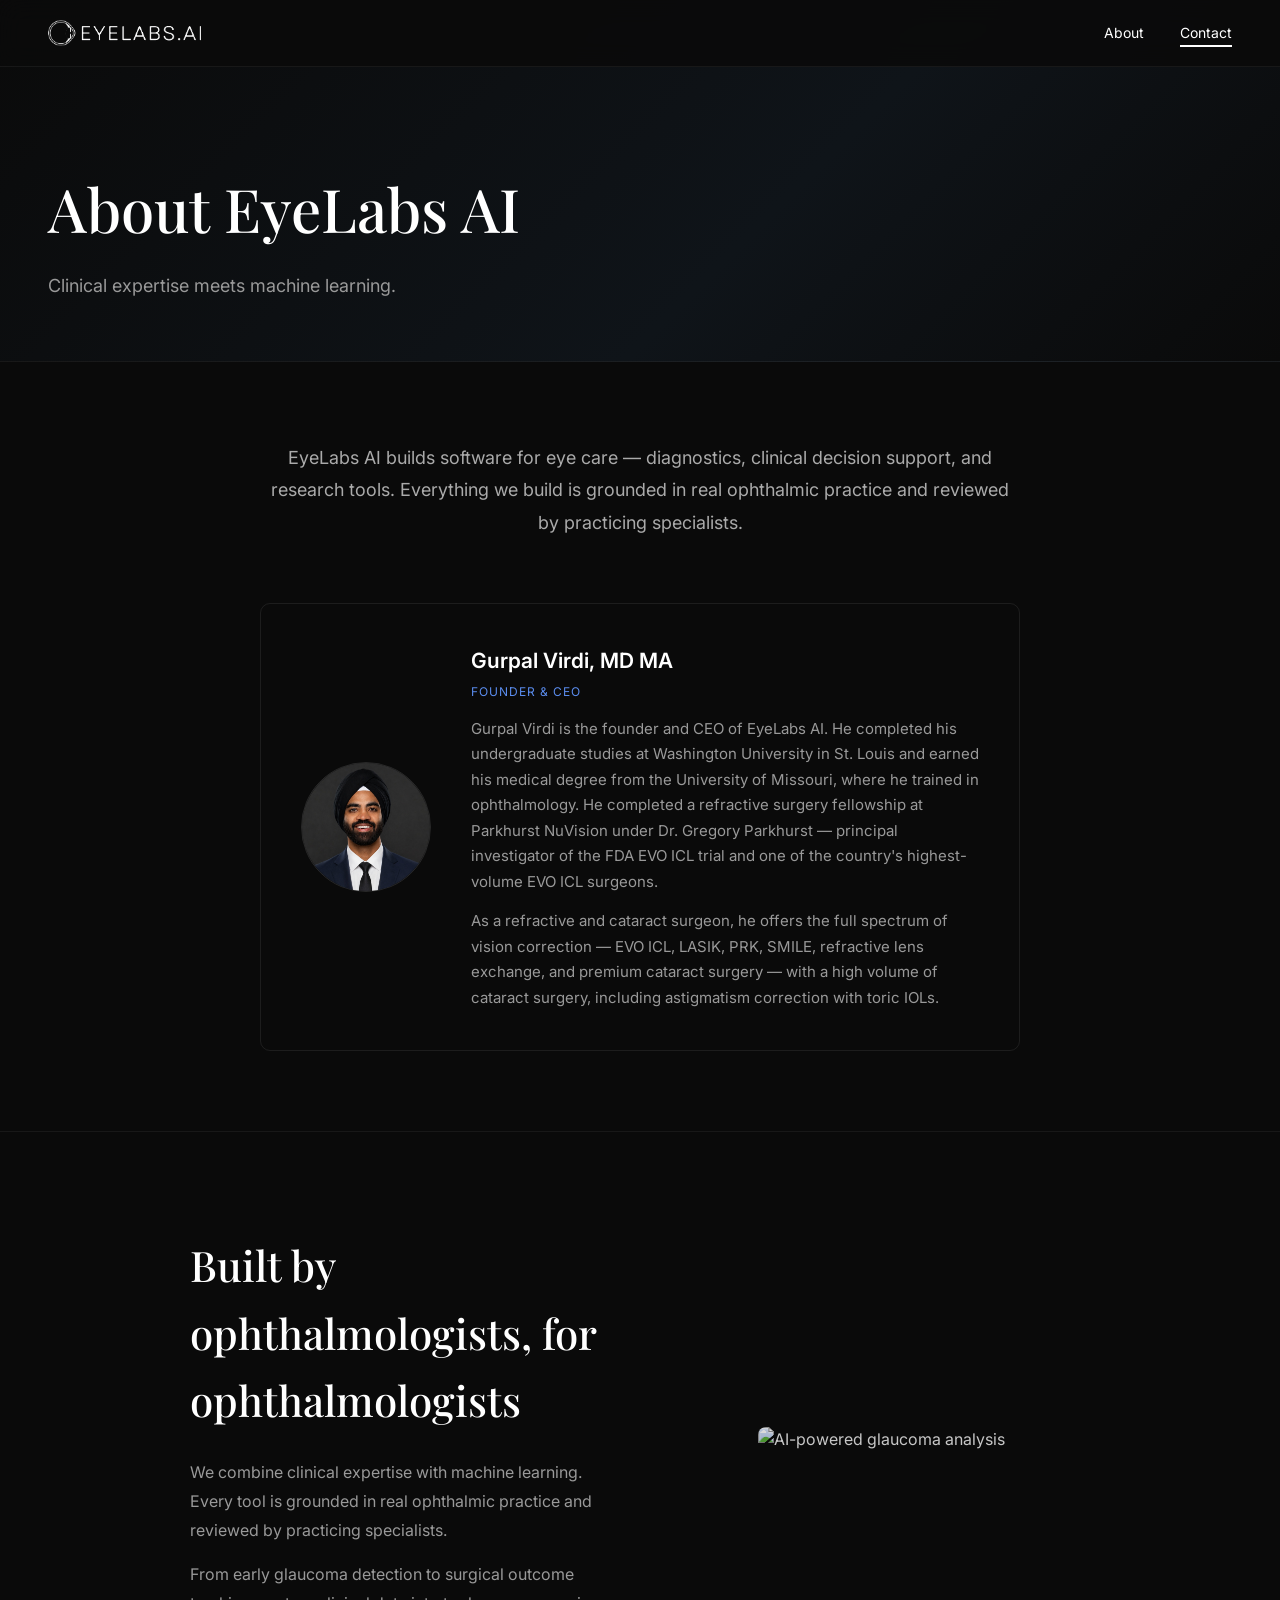
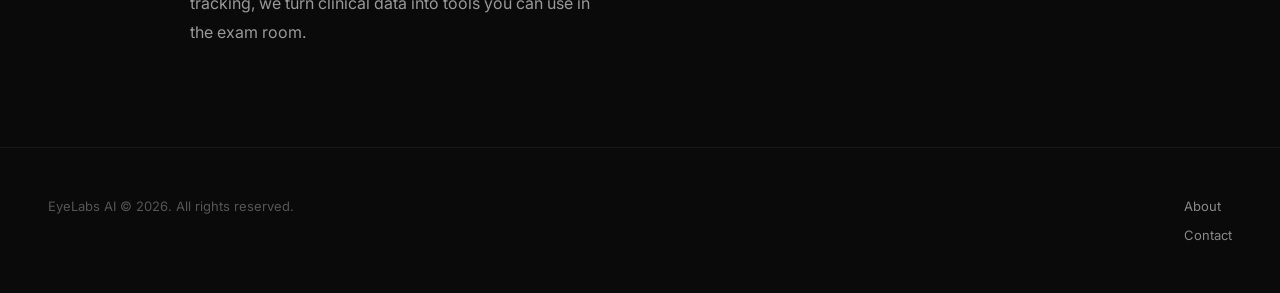
==== commit c0bcb761: "Redesign site: multi-page structure, fix logo, simplify copy - Split single-page site into index/abo" ====
--- a/about.html
+++ b/about.html
@@ -1,310 +1,76 @@
-<!DOCTYPE html>
-<!--[if lt IE 7]>      <html class="no-js lt-ie9 lt-ie8 lt-ie7"> <![endif]-->
-<!--[if IE 7]>         <html class="no-js lt-ie9 lt-ie8"> <![endif]-->
-<!--[if IE 8]>         <html class="no-js lt-ie9"> <![endif]-->
-<!--[if gt IE 8]><!--> 
-<html class="no-js"> <!--<![endif]-->
-<head>
-  <meta http-equiv="Content-Type" content="text/html; charset=UTF-8">
-  <meta name="description" content="EyeLabs AI - Revolutionizing Eye Care Through Technology">
-  
-  <meta name="author" content="EyeLabs AI">
-
-  <title>Our Team | EyeLabs AI</title>
-
-  <!-- Mobile Specific Meta-->
-  <meta name="viewport" content="width=device-width, initial-scale=1">
-  <!-- Favicon -->
-  <link rel="shortcut icon" type="image/x-icon" href="img/favicon.png" />
-  <!-- bootstrap.min css -->
-  <link rel="stylesheet" href="plugins/bootstrap/bootstrap.min.css">
-  <!-- Ionic Icon Css -->
-  <link rel="stylesheet" href="plugins/Ionicons/css/ionicons.min.css">
-  <!-- animate.css -->
-  <link rel="stylesheet" href="plugins/animate-css/animate.css">
-  <!-- Magnify Popup -->
-  <link rel="stylesheet" href="plugins/magnific-popup/magnific-popup.css">
-  <!-- Owl Carousel CSS -->
-  <link rel="stylesheet" href="plugins/slick/slick.css">
-  
-  <!-- Main Stylesheet -->
-  <link rel="stylesheet" href="css/style.css">
-
-</head>
-
-<body id="body">
-
-<!-- Header Start -->
-<header class="navigation">
-	<div class="container">
-		<div class="row">
-			<div class="col-md-12">
-				<!-- header Nav Start -->
-				<nav class="navbar">
-					<div class="container-fluid">
-						<!-- Brand and toggle get grouped for better mobile display -->
-						<div class="navbar-header">
-							<button type="button" class="navbar-toggle collapsed" data-toggle="collapse" data-target="#bs-example-navbar-collapse-1">
-							<span class="sr-only">Toggle navigation</span>
-							<span class="icon-bar"></span>
-							<span class="icon-bar"></span>
-							<span class="icon-bar"></span>
-							</button>
-							<a class="navbar-brand" href="index.html">
-								<img src="images/eyelabs logo 5.28.svg" alt="Logo">
-							</a>
-						</div>
-							<!-- Collect the nav links, forms, and other content for toggling -->
-							<div class="collapse navbar-collapse" id="bs-example-navbar-collapse-1">
-								<ul class="nav navbar-nav navbar-right">
-									<li><a href="index.html">Home</a></li>
-									
-									<li><a href="projects.html">Tech</a></li>
-									<li><a href="publications.html">Publications</a></li>
-									<li class="dropdown">
-										<a href="#" class="dropdown-toggle" data-toggle="dropdown" role="button" aria-haspopup="true" aria-expanded="false">Blog <span class="ion-ios-arrow-down"></span></a>
-										<ul class="dropdown-menu">
-											<li><a href="Blog.html">Blog</a></li>
-
-										</ul>
-									</li>
-									<li class="dropdown">
-										<a href="#" class="dropdown-toggle" data-toggle="dropdown" role="button" aria-haspopup="true" aria-expanded="false">About Us <span class="ion-ios-arrow-down"></span></a>
-										<ul class="dropdown-menu">
-											<li><a href="about.html">Our Team</a></li>
-										</ul>
-									</li>
-									<li><a href="contact.html">Contact</a></li>
-								</ul>
-								</div><!-- /.navbar-collapse -->
-								</div><!-- /.container-fluid -->
-							</nav>
-						</div>
-					</div>
-				</div>
-				</header><!-- header close -->
-
-<section class="page-title bg-2">
-  <div class="container">
-    <div class="row">
-      <div class="col-md-12">
-        <div class="block">
-          <h1>Our Team</h1>
-          <p>Meet the passionate individuals driving innovation in eye care technology</p>
-        </div>
-      </div>
-    </div>
-  </div>
-</section>
-
-<section class="about section">
-	<div class="container">
-		<div class="row">
-			<div class="col-md-12">
-				<div class="section-title text-center">
-					<h2>Leadership</h2>
-					<p>Our visionary leaders guiding the future of ophthalmology technology</p>
-				</div>
-			</div>
-		</div>
-		
-		<div class="row">
-			<div class="col-md-4 col-sm-6">
-				<div class="team-member text-center">
-					<div class="member-photo">
-						<img class="img-responsive" src="images/company/GV.jpg" alt="Gurpal Virdi">
-					</div>
-					<div class="member-info">
-						<h3>Gurpal Virdi, MD MA</h3>
-						<p class="member-title">Founder & CEO</p>
-						<p class="member-bio">Gurpal Virdi is the founder and CEO of Eyelabs AI. He graduated from Washington University in St. Louis and received his medical degree from the University of Missouri where he is currently an ophthalmology resident.</p>
-					</div>
-				</div>
-			</div>
-		</div>
-
-		<!-- Scientific Advisory Board Section - COMMENTED OUT -->
-		<!--
-		<div class="row">
-			<div class="col-md-12">
-				<div class="section-title text-center">
-					<h2>Scientific Advisory Board</h2>
-					<p>Expert guidance from leading ophthalmologists and researchers</p>
-				</div>
-			</div>
-		</div>
-		
-		<div class="row">
-			<div class="col-md-4 col-sm-6">
-				<div class="team-member text-center">
-					<div class="member-photo">
-						<img class="img-responsive" src="images/company/DH.jpeg" alt="David Hunter">
-					</div>
-					<div class="member-info">
-						<h3>David Hunter, MD, PhD</h3>
-						<p class="member-title">Scientific Advisor</p>
-						<p class="member-bio">Dr. David Hunter is the Ophthalmologist-in-Chief and Richard M. Robb Chair of Ophthalmology at Boston Children's Hospital, President of the Children's Hospital Ophthalmology Foundation, Professor and Vice Chair of Ophthalmology at Harvard Medical School, and Chairman of the Board of Rebion, Inc.</p>
-					</div>
-				</div>
-			</div>
-			
-			<div class="col-md-4 col-sm-6">
-				<div class="team-member text-center">
-					<div class="member-photo">
-						<img class="img-responsive" src="images/company/TL.jpeg" alt="Ted Leng">
-					</div>
-					<div class="member-info">
-						<h3>Ted Leng, MD</h3>
-						<p class="member-title">Scientific Advisor</p>
-						<p class="member-bio">Dr. Ted Leng is a vitreoretinal specialist at The Byers Eye Institute at Stanford University. He is considered to be one of the top 150 worldwide leading innovators in the field of medical and surgical retina and serves the Department of Ophthalmology as both the Director of Clinical and Translational Research and the Director of Ophthalmic Diagnostics.</p>
-					</div>
-				</div>
-			</div>
-			
-			<div class="col-md-4 col-sm-6">
-				<div class="team-member text-center">
-					<div class="member-photo">
-						<img class="img-responsive" src="images/company/GA.jpeg" alt="Grayson Armstrong">
-					</div>
-					<div class="member-info">
-						<h3>Grayson Armstrong, MD</h3>
-						<p class="member-title">Scientific Advisor</p>
-						<p class="member-bio">Dr. Grayson Armstrong is the Director of Ophthalmology Emergency Service at Massachusetts Eye and Ear. He has served as an advisor for various health technology startups. In his role as founder of Ocular Technologies, he has been working with collaborators in Boston and across the United States in the design of novel telemedicine and artificial intelligence technologies in the field of ophthalmology.</p>
-					</div>
-				</div>
-			</div>
-			
-			<div class="col-md-4 col-sm-6">
-				<div class="team-member text-center">
-					<div class="member-photo">
-						<img class="img-responsive" src="images/company/AH.jpeg" alt="Arjan Hura">
-					</div>
-					<div class="member-info">
-						<h3>Arjan Hura, MD</h3>
-						<p class="member-title">Scientific Advisor</p>
-						<p class="member-bio">Dr. Arjan Hura is a fellowship-trained refractive, cataract, and anterior segment surgeon at the Maloney-Shamie Vision Institute in Los Angeles, CA. His interests include working with the latest cutting-edge technology to constantly try to improve patient outcomes and advance ophthalmology as a profession.</p>
-					</div>
-				</div>
-			</div>
-			
-			<div class="col-md-4 col-sm-6">
-				<div class="team-member text-center">
-					<div class="member-photo">
-						<img class="img-responsive" src="images/company/TN.jpeg" alt="Taj Nasser">
-					</div>
-					<div class="member-info">
-						<h3>Taj Nasser, MD</h3>
-						<p class="member-title">Scientific Advisor</p>
-						<p class="member-bio">Dr. Taj Nasser is a fellowship-trained refractive surgeon at Parkhurst NuVision in San Antonio, TX. He specializes in LASIK, ocular disease treatment, glaucoma and keratoconus.</p>
-					</div>
-				</div>
-			</div>
-			
-			<div class="col-md-4 col-sm-6">
-				<div class="team-member text-center">
-					<div class="member-photo">
-						<img class="img-responsive" src="images/company/JA.jpeg" alt="Jella An">
-					</div>
-					<div class="member-info">
-						<h3>Jella An, MD, MBA</h3>
-						<p class="member-title">Scientific Advisor</p>
-						<p class="member-bio">Dr. Jella An is a board-certified ophthalmologist and a fellowship-trained glaucoma specialist at The Johns Hopkins Wilmer Eye Institute. She primarily sees adult patients diagnosed with cataracts or glaucoma and is a leading micro-invasive glaucoma (MIGS) surgeon.</p>
-					</div>
-				</div>
-			</div>
-			
-			<div class="col-md-4 col-sm-6">
-				<div class="team-member text-center">
-					<div class="member-photo">
-						<img class="img-responsive" src="images/company/JL.jpeg" alt="James Landreneau">
-					</div>
-					<div class="member-info">
-						<h3>James Landreneau, MD</h3>
-						<p class="member-title">Scientific Advisor</p>
-						<p class="member-bio">Dr. James Landreneau is a fellowship trained cornea specialist from the Storm Eye Institute. He is currently a professor of ophthalmology at the Mason Eye Institute at the University of Missouri.</p>
-					</div>
-				</div>
-			</div>
-			
-			<div class="col-md-4 col-sm-6">
-				<div class="team-member text-center">
-					<div class="member-photo">
-						<img class="img-responsive" src="images/company/MH.jpg" alt="Matthew Hirabayashi">
-					</div>
-					<div class="member-info">
-						<h3>Matthew Hirabayashi, MD</h3>
-						<p class="member-title">Scientific Advisor</p>
-						<p class="member-bio">Dr. Matthew Hirabayashi is an ophthalmology resident at University of Missouri - Columbia.</p>
-					</div>
-				</div>
-			</div>
-			
-			<div class="col-md-4 col-sm-6">
-				<div class="team-member text-center">
-					<div class="member-photo">
-						<img class="img-responsive" src="images/company/DG.jpeg" alt="David Guyton">
-					</div>
-					<div class="member-info">
-						<h3>David Guyton, MD</h3>
-						<p class="member-title">Scientific Advisor</p>
-						<p class="member-bio">Dr. David Guyton is the Zanvyl Krieger Professor of Pediatric Ophthalmology at The Johns Hopkins Wilmer Eye Institute. He is internationally known for his contributions, inventions and teaching in the fields of ophthalmic optics, clinical refraction, potential acuity testing and ocular motility.</p>
-					</div>
-				</div>
-			</div>
-		</div>
-		-->
-
-	</div>
-</section>
-
-<!-- footer Start -->
-<footer class="footer">
-	<div class="container">
-		<div class="row">
-			<div class="col-md-12">
-				<div class="footer-manu">
-				</div>
-				<p class="copyright">Copyright 2021 &copy; Design & Developed by <a href="https://eyelabs.ai/">EyeLabs.AI</a>. All rights reserved.
-          <br><h4>Quick Links</h4>
-          <a href="https://eyelabs.ai/index.html">Home</a> 
-          <br><a href="https://eyelabs.ai/projects.html">Tech</a> 
-          <br> <a href="https://eyelabs.ai/Blog.html">Blog</a>
-          <br> <a href="https://eyelabs.ai/publications.html">Publications</a>
-          <br> <a href="https://eyelabs.ai/about.html">About Us</a>
-          <br> <a href="https://eyelabs.ai/contact.html">Contact</a>
-
-				</p>
-			</div>
-		</div>
-	</div>
-</footer>
-
-    <!-- 
-    Essential Scripts
-    =====================================-->
-
-
-    <!-- Main jQuery -->
-    <script src="plugins/jQuery/jquery.min.js"></script>
-    <!-- Bootstrap 3.1 -->
-    <script src="plugins/bootstrap/bootstrap.min.js"></script>
-    <!-- slick Carousel -->
-    <script src="plugins/slick/slick.min.js"></script>
-    <script src="plugins/magnific-popup/jquery.magnific-popup.min.js"></script>
-    <!-- filter -->
-    <script src="plugins/shuffle/shuffle.min.js"></script>
-    <script src="plugins/SyoTimer/jquery.syotimer.min.js"></script>
-
-    <!-- Form Validator -->
-    <script src="http://cdnjs.cloudflare.com/ajax/libs/jquery.form/3.32/jquery.form.js"></script>
-    <script src="http://cdnjs.cloudflare.com/ajax/libs/jquery-validate/1.11.1/jquery.validate.min.js"></script>
-
-    <!-- Google Map -->
-    <script src="https://maps.googleapis.com/maps/api/js?key=AIzaSyCcABaamniA6OL5YvYSpB3pFMNrXwXnLwU&libraries=places"></script>
-    <script src="plugins/google-map/map.js"></script>
-
-    <script src="js/script.js"></script>
-
-    </body>
-
-    </html>+<!DOCTYPE html>
+<html lang="en">
+<head>
+  <meta charset="UTF-8">
+  <meta name="viewport" content="width=device-width, initial-scale=1">
+  <meta name="description" content="About EyeLabs AI - Clinical expertise meets machine learning.">
+  <title>About | EyeLabs AI</title>
+  <link rel="shortcut icon" type="image/x-icon" href="img/favicon.png" />
+  <link href="https://fonts.googleapis.com/css2?family=Inter:wght@300;400;500;600;700&family=Playfair+Display:wght@400;500;600;700&display=swap" rel="stylesheet">
+  <link rel="stylesheet" href="css/site.css">
+</head>
+<body>
+
+<!-- Nav -->
+<nav>
+  <a href="index.html" class="nav-logo">
+    <img src="images/eyelabs-logo-white.png" alt="EyeLabs AI">
+  </a>
+  <button class="nav-toggle" onclick="document.querySelector('.nav-links').classList.toggle('open')" aria-label="Toggle menu">
+    <span></span><span></span><span></span>
+  </button>
+  <ul class="nav-links">
+    <li><a href="about.html" class="active">About</a></li>
+    <li><a href="contact.html" class="nav-cta">Contact</a></li>
+  </ul>
+</nav>
+
+<!-- Page Header -->
+<header class="page-header">
+  <h1>About EyeLabs AI</h1>
+  <p>Clinical expertise meets machine learning.</p>
+</header>
+
+<!-- About -->
+<section class="about-section">
+  <div class="about-intro">
+    <p>EyeLabs AI builds software for eye care &mdash; diagnostics, clinical decision support, and research tools. Everything we build is grounded in real ophthalmic practice and reviewed by practicing specialists.</p>
+  </div>
+  <div class="founder">
+    <img src="images/company/gv-headshot.jpg" alt="Gurpal Virdi, MD">
+    <div>
+      <h3>Gurpal Virdi, MD MA</h3>
+      <p class="role">Founder &amp; CEO</p>
+      <p>Gurpal Virdi is the founder and CEO of EyeLabs AI. He completed his undergraduate studies at Washington University in St. Louis and earned his medical degree from the University of Missouri, where he trained in ophthalmology. He completed a refractive surgery fellowship at Parkhurst NuVision under Dr. Gregory Parkhurst &mdash; principal investigator of the FDA EVO ICL trial and one of the country's highest-volume EVO ICL surgeons.</p>
+      <p style="margin-top: 14px;">As a refractive and cataract surgeon, he offers the full spectrum of vision correction &mdash; EVO ICL, LASIK, PRK, SMILE, refractive lens exchange, and premium cataract surgery &mdash; with a high volume of cataract surgery, including astigmatism correction with toric IOLs.</p>
+    </div>
+  </div>
+</section>
+
+<!-- Trust / Data Section -->
+<section class="trust">
+  <div class="trust-content">
+    <div class="trust-text">
+      <h2>Built by ophthalmologists, for ophthalmologists</h2>
+      <p>We combine clinical expertise with machine learning. Every tool is grounded in real ophthalmic practice and reviewed by practicing specialists.</p>
+      <p style="margin-top: 16px;">From early glaucoma detection to surgical outcome tracking, we turn clinical data into tools you can use in the exam room.</p>
+    </div>
+    <div class="trust-image">
+      <img src="images/company/glaucomatransformer.jpeg" alt="AI-powered glaucoma analysis">
+    </div>
+  </div>
+</section>
+
+<!-- Footer -->
+<footer>
+  <div class="footer-left">
+    <p>EyeLabs AI &copy; 2026. All rights reserved.</p>
+  </div>
+  <div class="footer-links">
+    <a href="about.html">About</a>
+    <a href="contact.html">Contact</a>
+  </div>
+</footer>
+
+</body>
+</html>
--- a/css/site.css
+++ b/css/site.css
@@ -0,0 +1,431 @@
+*, *::before, *::after { margin: 0; padding: 0; box-sizing: border-box; }
+
+body {
+  font-family: 'Inter', sans-serif;
+  background: #0a0a0a;
+  color: #e8e8e8;
+  line-height: 1.6;
+  -webkit-font-smoothing: antialiased;
+}
+
+a { color: inherit; text-decoration: none; }
+
+/* --- NAV --- */
+nav {
+  position: fixed;
+  top: 0; left: 0; right: 0;
+  z-index: 100;
+  display: flex;
+  align-items: center;
+  justify-content: space-between;
+  padding: 20px 48px;
+  background: rgba(10,10,10,0.9);
+  backdrop-filter: blur(12px);
+  border-bottom: 1px solid rgba(255,255,255,0.06);
+}
+.nav-logo {
+  font-family: 'Playfair Display', serif;
+  font-size: 22px;
+  font-weight: 600;
+  color: #fff;
+  display: flex;
+  align-items: center;
+  gap: 12px;
+}
+.nav-logo img {
+  height: 26px;
+  width: auto;
+}
+.nav-links {
+  display: flex;
+  align-items: center;
+  gap: 36px;
+  list-style: none;
+}
+.nav-links a {
+  font-size: 14px;
+  font-weight: 400;
+  color: #b0b0b0;
+  transition: color 0.2s;
+}
+.nav-links a:hover,
+.nav-links a.active { color: #fff; }
+.nav-cta {
+  font-size: 14px;
+  font-weight: 500;
+  color: #fff !important;
+  border-bottom: 2px solid #fff;
+  padding-bottom: 4px;
+}
+
+/* Mobile nav toggle */
+.nav-toggle {
+  display: none;
+  flex-direction: column;
+  gap: 5px;
+  background: none;
+  border: none;
+  cursor: pointer;
+  padding: 4px;
+}
+.nav-toggle span {
+  display: block;
+  width: 24px;
+  height: 2px;
+  background: #fff;
+  transition: 0.3s;
+}
+
+/* --- HERO --- */
+.hero {
+  min-height: 100vh;
+  display: flex;
+  flex-direction: column;
+  justify-content: center;
+  padding: 140px 48px 80px;
+  background: linear-gradient(135deg, #0a0a0a 0%, #0f1419 50%, #0a0a0a 100%);
+  position: relative;
+  overflow: hidden;
+}
+.hero::before {
+  content: '';
+  position: absolute;
+  top: -50%; right: -20%;
+  width: 800px; height: 800px;
+  background: radial-gradient(circle, rgba(59,130,246,0.06) 0%, transparent 70%);
+  pointer-events: none;
+}
+.hero h1 {
+  font-family: 'Playfair Display', serif;
+  font-size: clamp(42px, 6vw, 80px);
+  font-weight: 500;
+  line-height: 1.1;
+  color: #fff;
+  max-width: 900px;
+  margin-bottom: 28px;
+}
+.hero p {
+  font-size: clamp(16px, 2vw, 20px);
+  color: #999;
+  max-width: 680px;
+  line-height: 1.7;
+}
+.hero-actions { margin-top: 40px; }
+
+/* --- PAGE HEADER (subpages) --- */
+.page-header {
+  padding: 160px 48px 60px;
+  border-bottom: 1px solid rgba(255,255,255,0.06);
+  background: linear-gradient(135deg, #0a0a0a 0%, #0f1419 60%, #0a0a0a 100%);
+}
+.page-header h1 {
+  font-family: 'Playfair Display', serif;
+  font-size: clamp(36px, 5vw, 60px);
+  font-weight: 500;
+  color: #fff;
+  margin-bottom: 16px;
+}
+.page-header p {
+  font-size: 18px;
+  color: #999;
+  max-width: 620px;
+}
+
+/* --- SECTION TITLES --- */
+.section-title {
+  font-family: 'Playfair Display', serif;
+  font-size: clamp(28px, 4vw, 48px);
+  font-weight: 500;
+  color: #fff;
+  text-align: center;
+  margin-bottom: 16px;
+}
+.section-subtitle {
+  font-size: 16px;
+  color: #888;
+  text-align: center;
+  margin-bottom: 64px;
+  max-width: 600px;
+  margin-left: auto;
+  margin-right: auto;
+}
+
+/* --- ABOUT --- */
+.about-section {
+  padding: 80px 48px;
+}
+.about-intro {
+  max-width: 760px;
+  margin: 0 auto 64px;
+  text-align: center;
+}
+.about-intro p {
+  font-size: 18px;
+  color: #aaa;
+  line-height: 1.8;
+}
+.founder {
+  max-width: 760px;
+  margin: 0 auto;
+  display: flex;
+  gap: 40px;
+  align-items: center;
+  padding: 40px;
+  border: 1px solid rgba(255,255,255,0.08);
+  border-radius: 10px;
+}
+.founder img {
+  width: 130px;
+  height: 130px;
+  border-radius: 50%;
+  object-fit: cover;
+  border: 1px solid rgba(255,255,255,0.12);
+  flex-shrink: 0;
+}
+.founder h3 { font-size: 21px; font-weight: 600; color: #fff; margin-bottom: 4px; }
+.founder .role {
+  font-size: 12px;
+  color: #5b8def;
+  text-transform: uppercase;
+  letter-spacing: 0.08em;
+  margin-bottom: 14px;
+}
+.founder p { font-size: 15px; color: #999; line-height: 1.7; }
+
+/* --- AUDIENCE CARDS --- */
+.audiences {
+  padding: 100px 48px;
+  background: #0d0d0d;
+}
+.audience-grid {
+  display: grid;
+  grid-template-columns: repeat(2, 1fr);
+  gap: 32px;
+  max-width: 1000px;
+  margin: 0 auto;
+}
+.audience-card {
+  padding: 40px;
+  border: 1px solid rgba(255,255,255,0.08);
+  border-radius: 8px;
+  transition: border-color 0.3s;
+}
+.audience-card:hover { border-color: rgba(255,255,255,0.2); }
+.audience-card h3 {
+  font-size: 20px;
+  font-weight: 600;
+  color: #fff;
+  margin-bottom: 12px;
+}
+.audience-card p {
+  font-size: 15px;
+  color: #999;
+  line-height: 1.7;
+}
+
+/* --- DATA / TRUST SECTION --- */
+.trust {
+  padding: 100px 48px;
+  border-top: 1px solid rgba(255,255,255,0.06);
+}
+.trust-content {
+  max-width: 900px;
+  margin: 0 auto;
+  display: grid;
+  grid-template-columns: 1fr 1fr;
+  gap: 64px;
+  align-items: center;
+}
+.trust-text h2 {
+  font-family: 'Playfair Display', serif;
+  font-size: clamp(28px, 3.5vw, 42px);
+  font-weight: 500;
+  color: #fff;
+  margin-bottom: 24px;
+}
+.trust-text p {
+  font-size: 16px;
+  color: #999;
+  line-height: 1.8;
+}
+.trust-image {
+  display: flex;
+  justify-content: center;
+}
+.trust-image img {
+  max-width: 100%;
+  border-radius: 8px;
+  opacity: 0.85;
+}
+
+/* --- PROCESS --- */
+.process {
+  padding: 100px 48px;
+  background: #0d0d0d;
+}
+.process-grid {
+  display: grid;
+  grid-template-columns: repeat(3, 1fr);
+  gap: 48px;
+  max-width: 1000px;
+  margin: 0 auto;
+}
+.process-step h3 {
+  font-size: 18px;
+  font-weight: 600;
+  color: #fff;
+  margin-bottom: 12px;
+}
+.process-step p {
+  font-size: 14px;
+  color: #999;
+  line-height: 1.7;
+}
+.step-number {
+  display: inline-block;
+  font-family: 'Playfair Display', serif;
+  font-size: 32px;
+  color: rgba(255,255,255,0.15);
+  margin-bottom: 16px;
+}
+
+/* --- CTA --- */
+.cta {
+  padding: 120px 48px;
+  text-align: center;
+  border-top: 1px solid rgba(255,255,255,0.06);
+}
+.cta h2 {
+  font-family: 'Playfair Display', serif;
+  font-size: clamp(32px, 5vw, 64px);
+  font-weight: 500;
+  color: #fff;
+  margin-bottom: 40px;
+}
+.cta-btn {
+  display: inline-block;
+  font-size: 16px;
+  font-weight: 500;
+  color: #fff;
+  border-bottom: 2px solid #fff;
+  padding-bottom: 6px;
+  transition: opacity 0.2s;
+}
+.cta-btn:hover { opacity: 0.7; }
+
+/* --- CONTACT --- */
+.contact {
+  padding: 80px 48px 100px;
+}
+.contact-inner {
+  max-width: 600px;
+  margin: 0 auto;
+}
+.contact-form input,
+.contact-form textarea {
+  width: 100%;
+  padding: 14px 16px;
+  background: rgba(255,255,255,0.05);
+  border: 1px solid rgba(255,255,255,0.12);
+  border-radius: 6px;
+  color: #fff;
+  font-family: 'Inter', sans-serif;
+  font-size: 14px;
+  margin-bottom: 16px;
+  outline: none;
+  transition: border-color 0.2s;
+}
+.contact-form input:focus,
+.contact-form textarea:focus {
+  border-color: rgba(255,255,255,0.35);
+}
+.contact-form textarea {
+  min-height: 120px;
+  resize: vertical;
+}
+.contact-form button {
+  background: #fff;
+  color: #0a0a0a;
+  border: none;
+  padding: 14px 40px;
+  font-size: 14px;
+  font-weight: 600;
+  border-radius: 6px;
+  cursor: pointer;
+  transition: opacity 0.2s;
+  font-family: 'Inter', sans-serif;
+}
+.contact-form button:hover { opacity: 0.85; }
+.contact-info {
+  margin-top: 48px;
+  padding-top: 32px;
+  border-top: 1px solid rgba(255,255,255,0.08);
+}
+.contact-info a {
+  color: #999;
+  font-size: 14px;
+  transition: color 0.2s;
+}
+.contact-info a:hover { color: #fff; }
+.contact-info .social-links {
+  display: flex;
+  gap: 24px;
+  margin-top: 12px;
+}
+
+/* --- FOOTER --- */
+footer {
+  padding: 48px;
+  border-top: 1px solid rgba(255,255,255,0.06);
+  display: flex;
+  justify-content: space-between;
+  align-items: flex-start;
+  flex-wrap: wrap;
+  gap: 32px;
+}
+.footer-left p {
+  font-size: 13px;
+  color: #555;
+}
+.footer-links {
+  display: flex;
+  flex-direction: column;
+  gap: 8px;
+}
+.footer-links a {
+  font-size: 13px;
+  color: #888;
+  transition: color 0.2s;
+}
+.footer-links a:hover { color: #fff; }
+
+/* --- RESPONSIVE --- */
+@media (max-width: 900px) {
+  nav { padding: 16px 24px; }
+  .nav-links { display: none; }
+  .nav-links.open {
+    display: flex;
+    flex-direction: column;
+    position: absolute;
+    top: 100%;
+    left: 0; right: 0;
+    background: rgba(10,10,10,0.97);
+    padding: 24px;
+    gap: 20px;
+    border-bottom: 1px solid rgba(255,255,255,0.08);
+  }
+  .nav-toggle { display: flex; }
+  .hero { padding: 120px 24px 60px; }
+  .page-header { padding: 130px 24px 48px; }
+  .about-section { padding: 60px 24px; }
+  .founder { flex-direction: column; text-align: center; gap: 24px; padding: 32px 24px; }
+  .audiences { padding: 60px 24px; }
+  .audience-grid { grid-template-columns: 1fr; }
+  .trust { padding: 60px 24px; }
+  .trust-content { grid-template-columns: 1fr; gap: 32px; }
+  .process { padding: 60px 24px; }
+  .process-grid { grid-template-columns: 1fr; gap: 32px; }
+  .cta { padding: 80px 24px; }
+  .contact { padding: 60px 24px; }
+  footer { padding: 32px 24px; flex-direction: column; }
+}
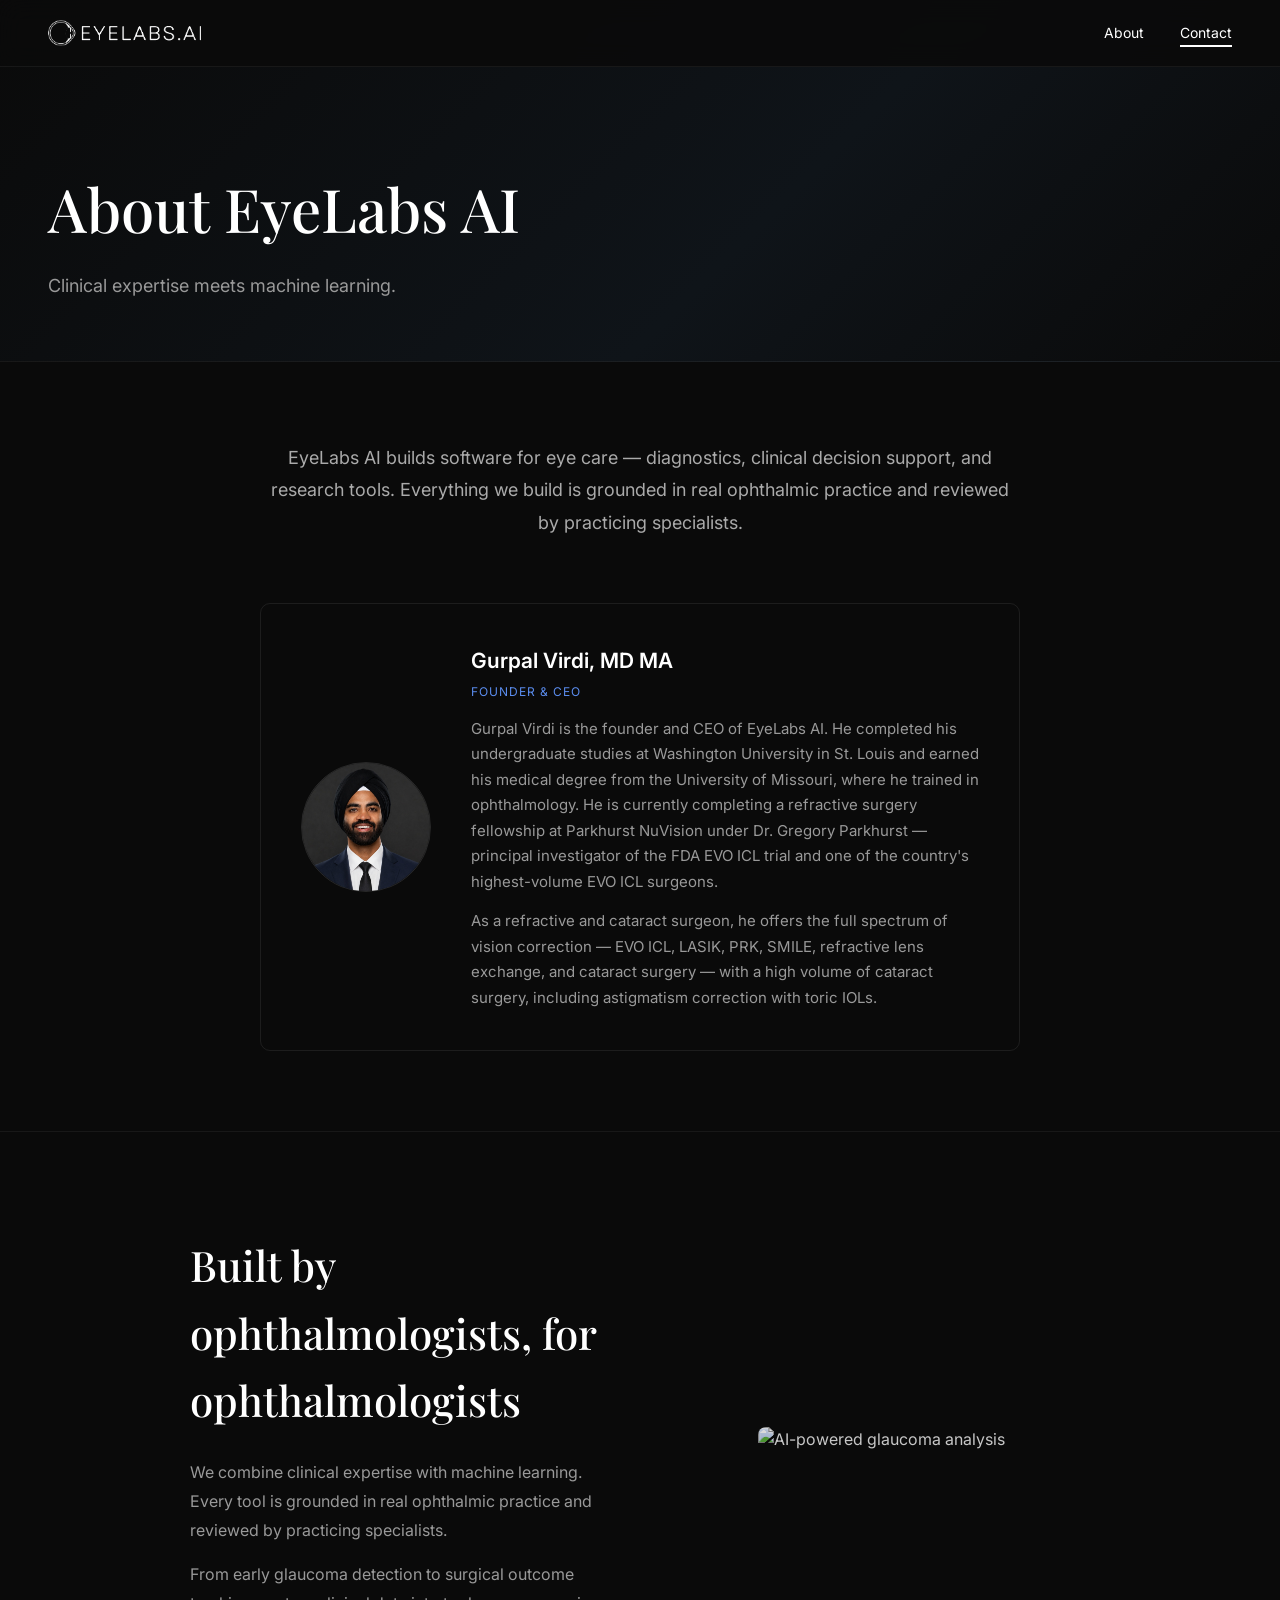
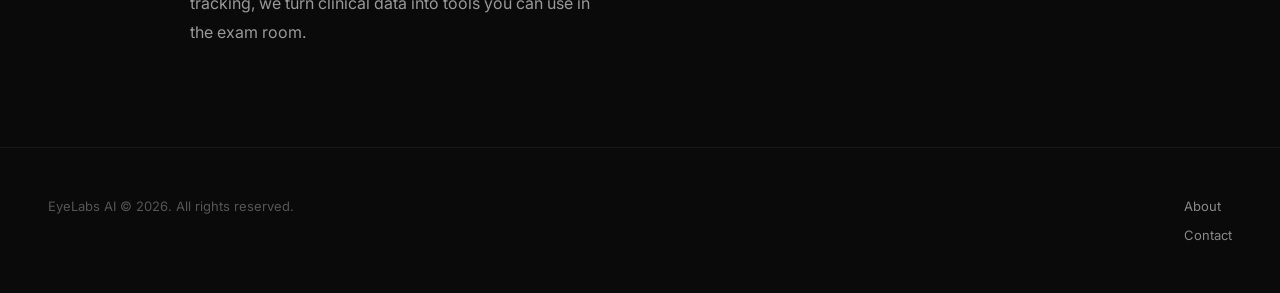
==== commit 32724842: "About: say fellowship is in progress and drop 'premium' to match gurpalvirdi.com Co-Authored-By: Cla" ====
--- a/about.html
+++ b/about.html
@@ -8,6 +8,38 @@
   <link rel="shortcut icon" type="image/x-icon" href="img/favicon.png" />
   <link href="https://fonts.googleapis.com/css2?family=Inter:wght@300;400;500;600;700&family=Playfair+Display:wght@400;500;600;700&display=swap" rel="stylesheet">
   <link rel="stylesheet" href="css/site.css">
+  <script type="application/ld+json">
+{
+  "@context": "https://schema.org",
+  "@type": "Person",
+  "@id": "https://gurpalvirdi.com/#gurpal-virdi",
+  "name": "Gurpal Virdi, MD",
+  "alternateName": [
+    "Dr. Gurpal Virdi",
+    "Gurpal S. Virdi"
+  ],
+  "description": "Ophthalmologist and ICL researcher; founder and CEO of EyeLabs AI.",
+  "jobTitle": "Founder and CEO",
+  "worksFor": {
+    "@type": "Organization",
+    "name": "EyeLabs AI",
+    "url": "https://eyelabs.ai"
+  },
+  "url": "https://gurpalvirdi.com",
+  "image": "https://eyelabs.ai/images/company/gv-headshot.jpg",
+  "sameAs": [
+    "https://gurpalvirdi.com",
+    "https://orcid.org/0000-0003-0123-2658",
+    "https://www.wikidata.org/wiki/Q140622323",
+    "https://linkedin.com/in/gurpalvirdi",
+    "https://x.com/gurpalvirdi",
+    "https://www.doximity.com/pub/gurpal-virdi-md",
+    "https://www.researchgate.net/profile/Gurpal-Virdi",
+    "https://scholar.google.com/citations?user=T5WrJMwAAAAJ",
+    "https://health.usnews.com/doctors/gurpal-virdi-3119841"
+  ]
+}
+  </script>
 </head>
 <body>
 
@@ -41,8 +73,8 @@
     <div>
       <h3>Gurpal Virdi, MD MA</h3>
       <p class="role">Founder &amp; CEO</p>
-      <p>Gurpal Virdi is the founder and CEO of EyeLabs AI. He completed his undergraduate studies at Washington University in St. Louis and earned his medical degree from the University of Missouri, where he trained in ophthalmology. He completed a refractive surgery fellowship at Parkhurst NuVision under Dr. Gregory Parkhurst &mdash; principal investigator of the FDA EVO ICL trial and one of the country's highest-volume EVO ICL surgeons.</p>
-      <p style="margin-top: 14px;">As a refractive and cataract surgeon, he offers the full spectrum of vision correction &mdash; EVO ICL, LASIK, PRK, SMILE, refractive lens exchange, and premium cataract surgery &mdash; with a high volume of cataract surgery, including astigmatism correction with toric IOLs.</p>
+      <p><a href="https://gurpalvirdi.com" rel="me">Gurpal Virdi</a> is the founder and CEO of EyeLabs AI. He completed his undergraduate studies at Washington University in St. Louis and earned his medical degree from the University of Missouri, where he trained in ophthalmology. He is currently completing a refractive surgery fellowship at Parkhurst NuVision under Dr. Gregory Parkhurst &mdash; principal investigator of the FDA EVO ICL trial and one of the country's highest-volume EVO ICL surgeons.</p>
+      <p style="margin-top: 14px;">As a refractive and cataract surgeon, he offers the full spectrum of vision correction &mdash; EVO ICL, LASIK, PRK, SMILE, refractive lens exchange, and cataract surgery &mdash; with a high volume of cataract surgery, including astigmatism correction with toric IOLs.</p>
     </div>
   </div>
 </section>
